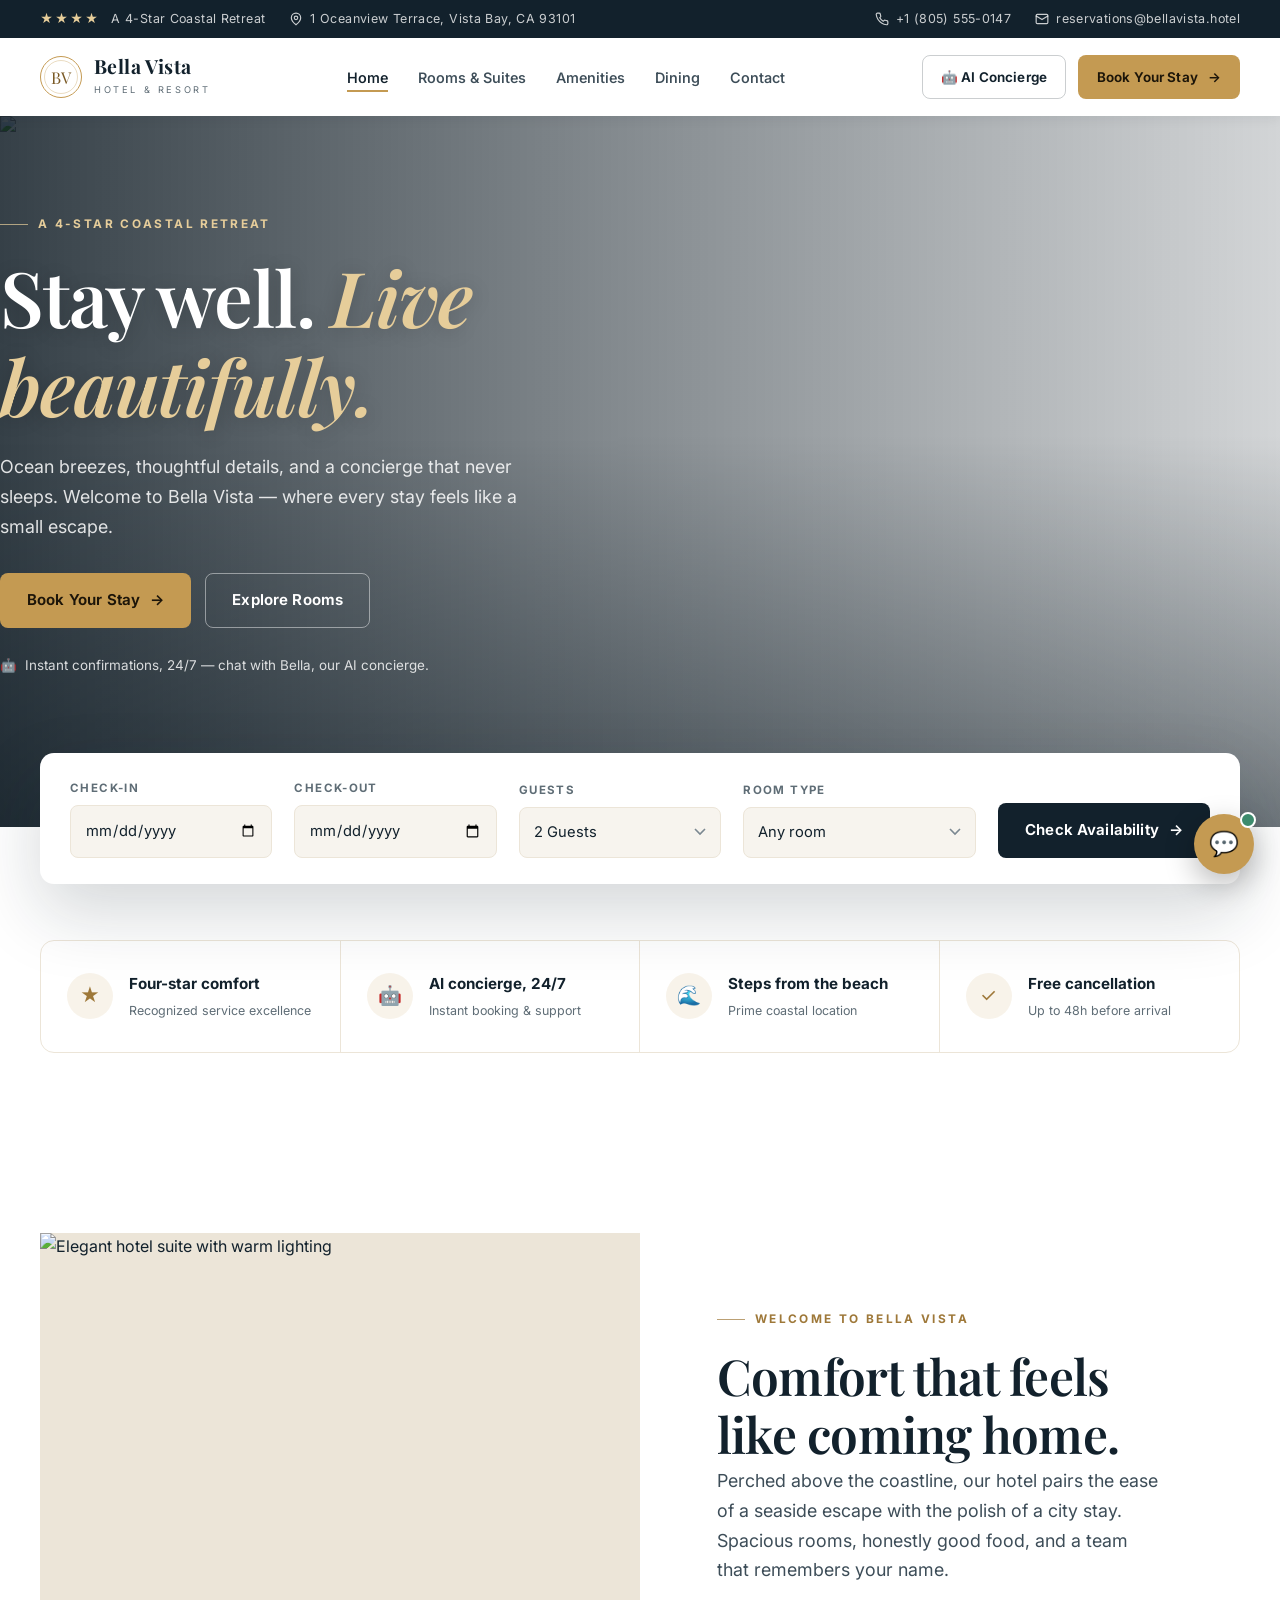
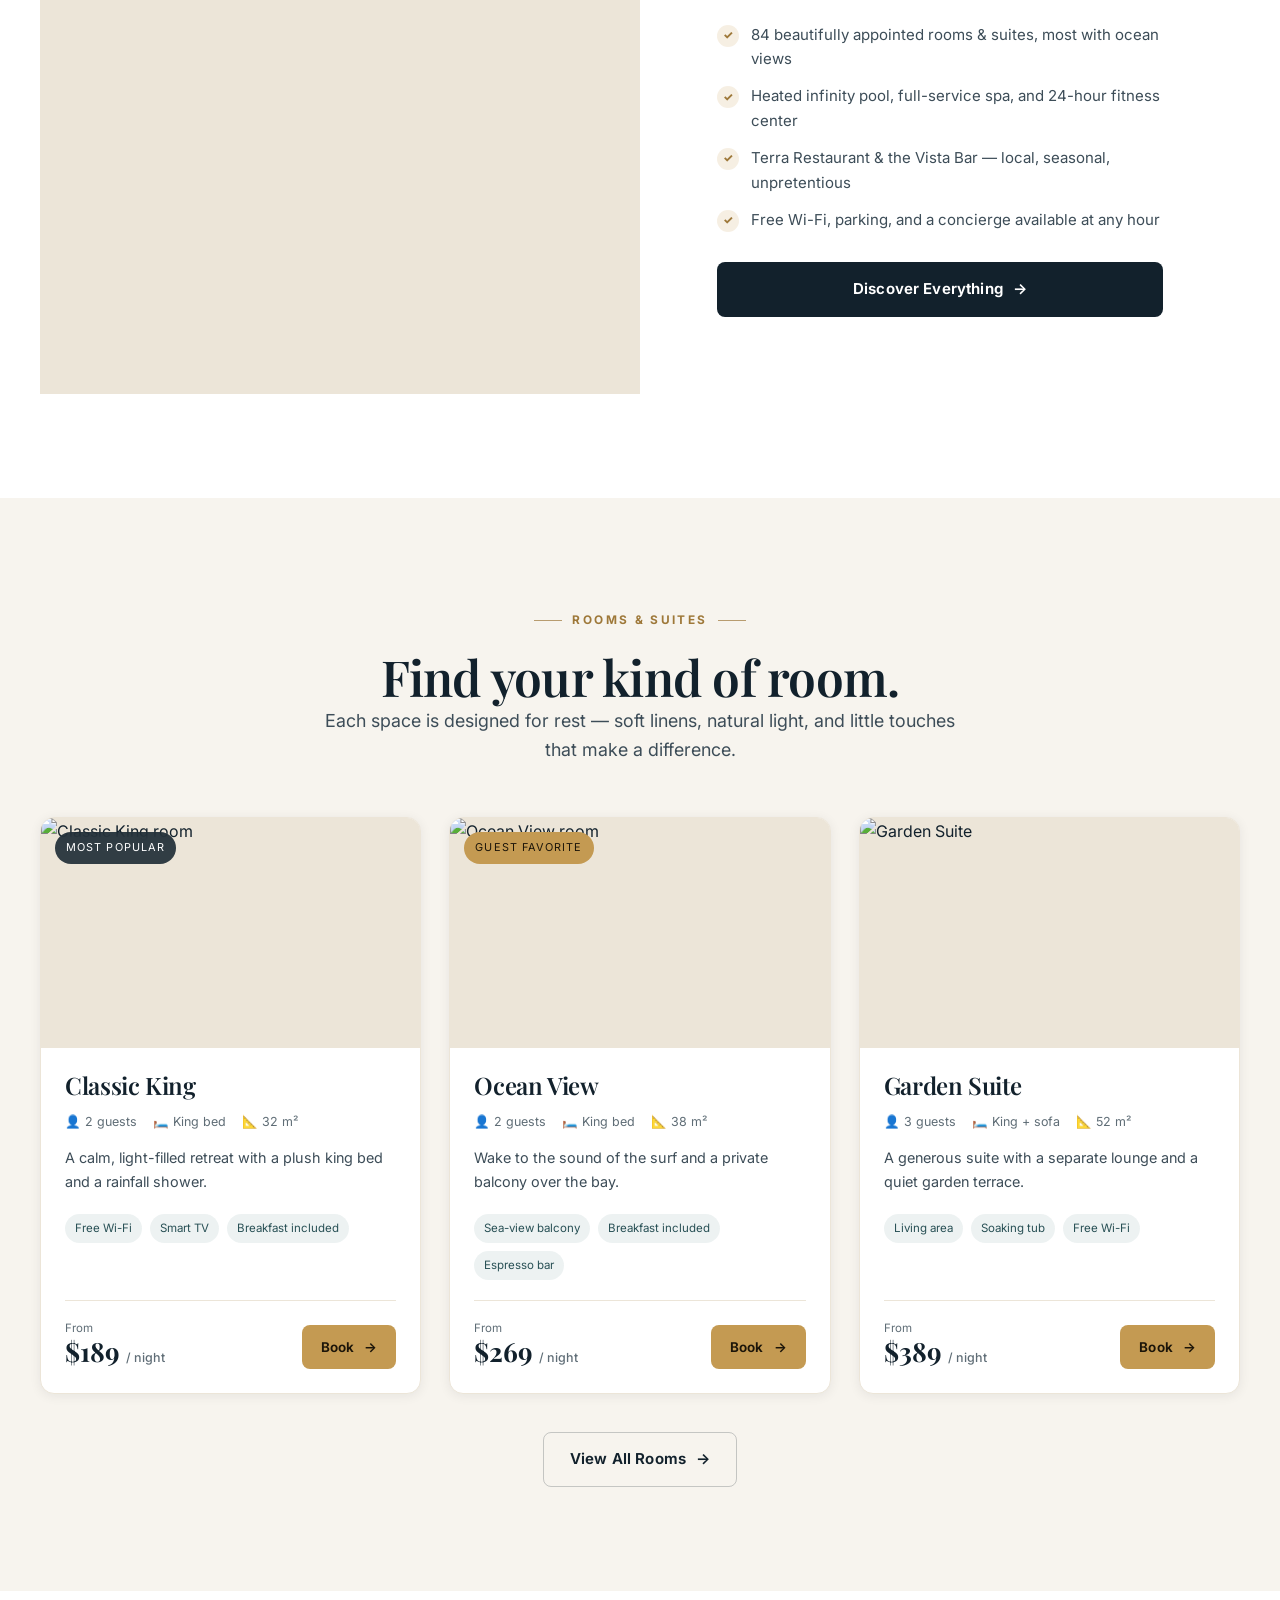
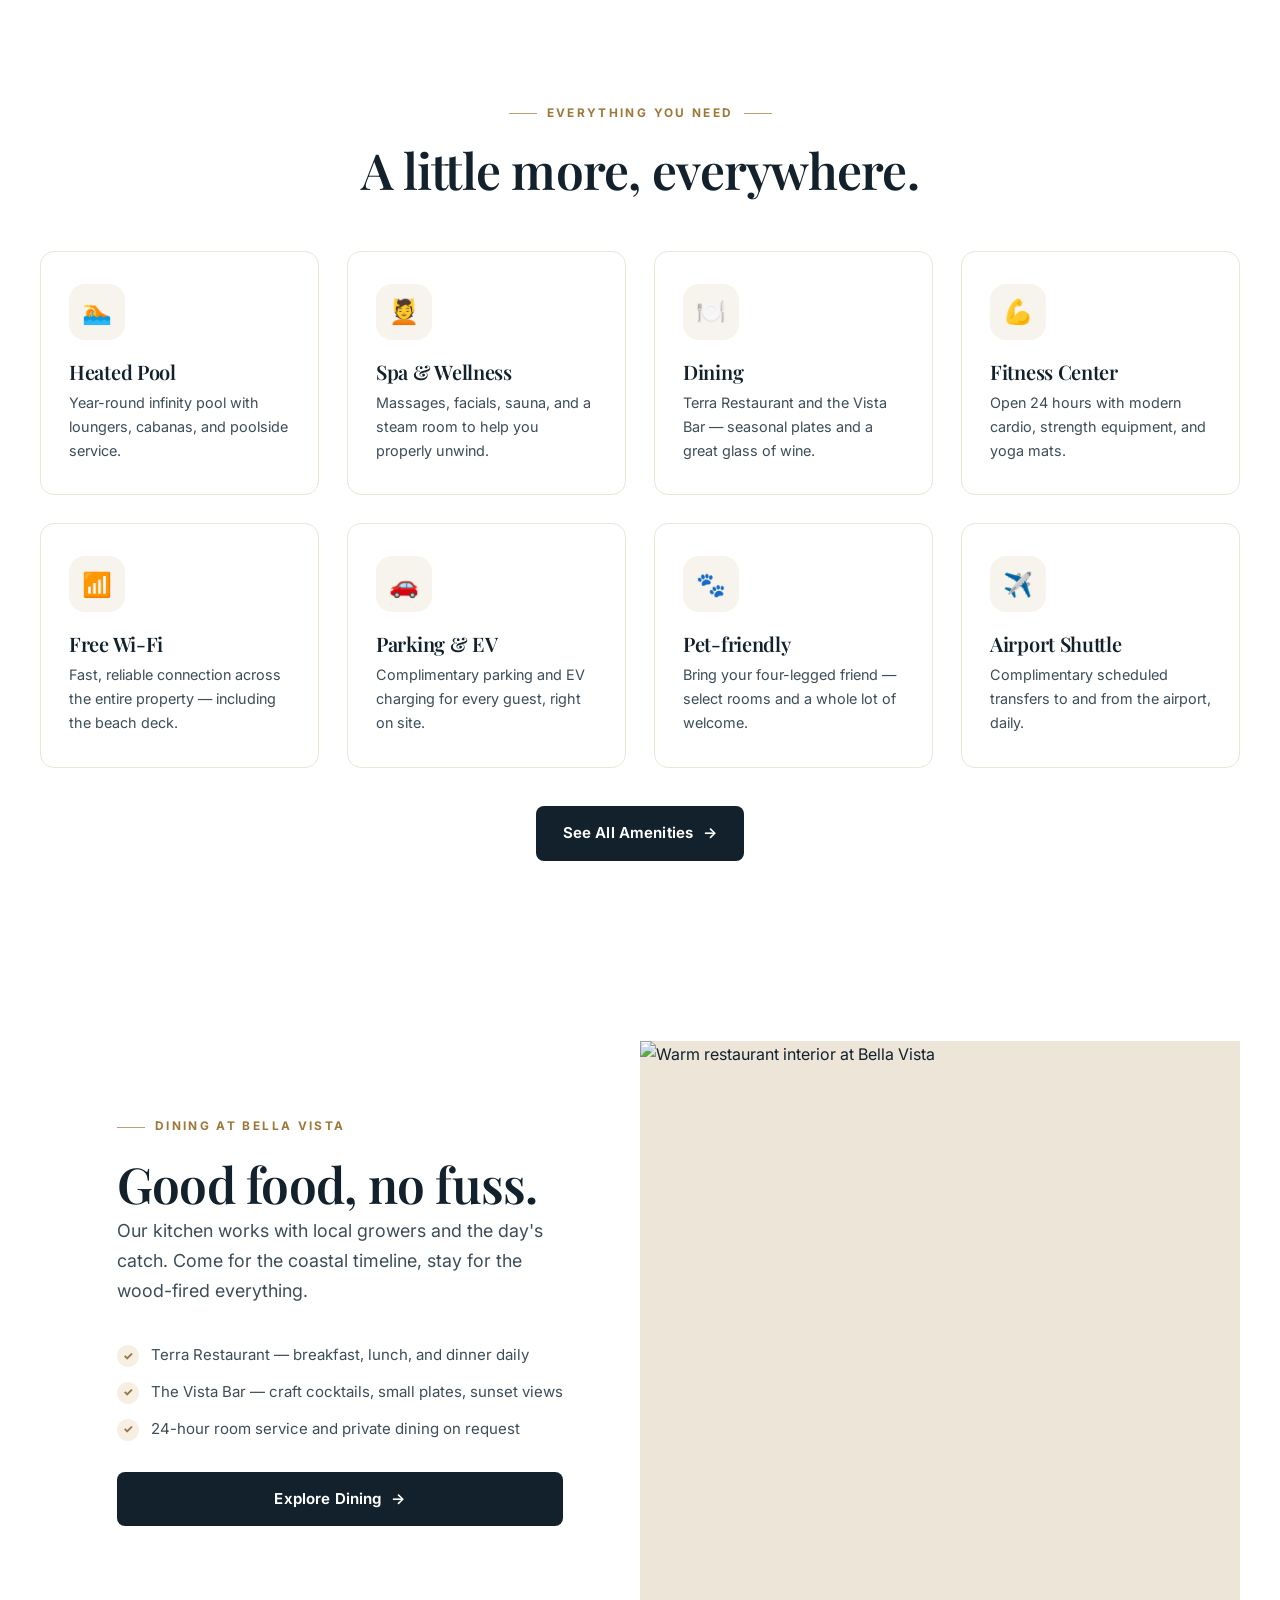
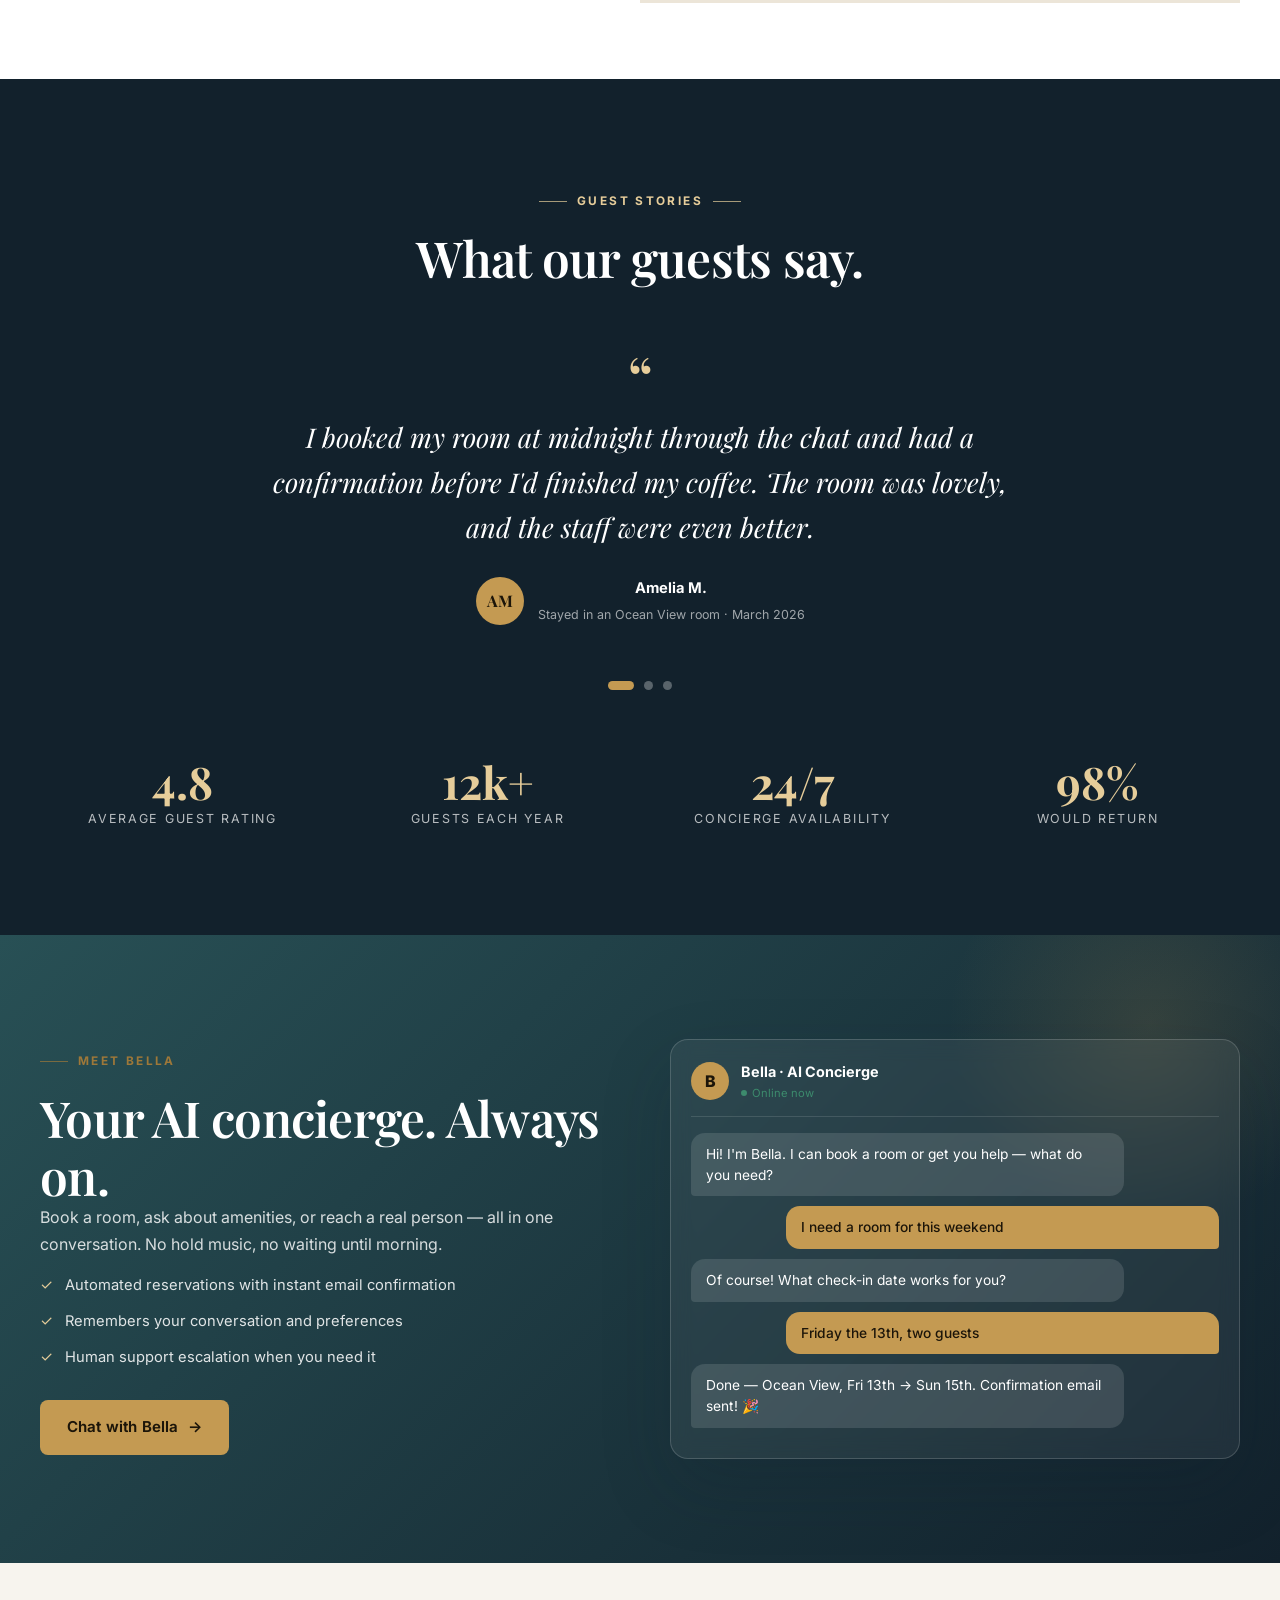
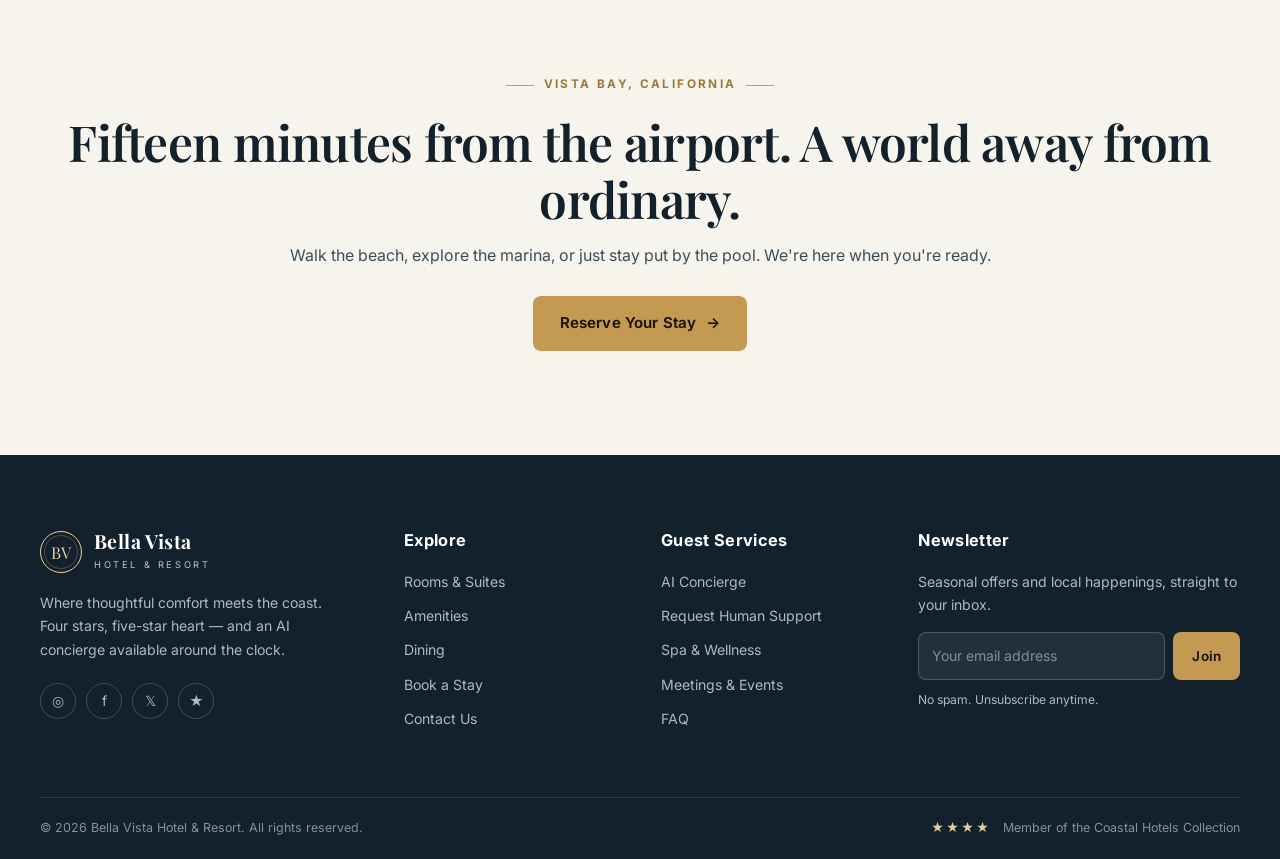
==== index.html @ 5a80ec60 "Build Bella Vista 4-star hotel site with AI concierge and booking wizard" ====
<!DOCTYPE html>
<html lang="en">
<head>
  <meta charset="UTF-8">
  <meta name="viewport" content="width=device-width, initial-scale=1.0">
  <meta name="description" content="Bella Vista Hotel & Resort — a 4-star coastal retreat with an AI concierge, ocean-view rooms, spa, dining and instant booking.">
  <meta name="theme-color" content="#12212c">
  <title>Bella Vista | 4-Star Coastal Hotel & AI Concierge</title>
  <link rel="preconnect" href="https://fonts.googleapis.com">
  <link rel="preconnect" href="https://fonts.gstatic.com" crossorigin>
  <link href="https://fonts.googleapis.com/css2?family=Inter:wght@400;500;600;700&family=Playfair+Display:ital,wght@0,500;0,600;0,700;1,500&display=swap" rel="stylesheet">
  <link rel="stylesheet" href="css/styles.css">
</head>
<body>

  <div id="site-header"></div>

  <main>
    <!-- ============ HERO ============ -->
    <section class="hero">
      <div class="hero__media">
        <img src="https://images.unsplash.com/photo-1566073771259-6a8506099945?auto=format&fit=crop&w=2000&q=80" alt="Bella Vista resort pool at golden hour">
      </div>
      <div class="wrap hero__inner">
        <span class="eyebrow">A 4-Star Coastal Retreat</span>
        <h1>Stay well. <em>Live beautifully.</em></h1>
        <p class="lead">Ocean breezes, thoughtful details, and a concierge that never sleeps. Welcome to Bella Vista — where every stay feels like a small escape.</p>
        <div class="hero-actions">
          <a href="booking.html" class="btn btn--gold">Book Your Stay <span class="arrow">→</span></a>
          <a href="rooms.html" class="btn btn--ghost-light">Explore Rooms</a>
        </div>
        <div class="hero-note">🤖 &nbsp;Instant confirmations, 24/7 — chat with Bella, our AI concierge.</div>
      </div>
    </section>

    <!-- ============ QUICK BOOKING BAR ============ -->
    <div class="wrap bookbar">
      <form class="bookbar__card" id="quickBookForm">
        <div class="field">
          <label for="q-checkin">Check-in</label>
          <input type="date" id="q-checkin" name="checkin" required>
        </div>
        <div class="field">
          <label for="q-checkout">Check-out</label>
          <input type="date" id="q-checkout" name="checkout" required>
        </div>
        <div class="field">
          <label for="q-guests">Guests</label>
          <select id="q-guests" name="guests">
            <option value="1">1 Guest</option>
            <option value="2" selected>2 Guests</option>
            <option value="3">3 Guests</option>
            <option value="4">4 Guests</option>
          </select>
        </div>
        <div class="field">
          <label for="q-room">Room type</label>
          <select id="q-room" name="room">
            <option value="">Any room</option>
            <option value="Classic King">Classic King</option>
            <option value="Ocean View">Ocean View</option>
            <option value="Garden Suite">Garden Suite</option>
            <option value="Vista Penthouse">Vista Penthouse</option>
          </select>
        </div>
        <button class="btn btn--ink" type="submit">Check Availability <span class="arrow">→</span></button>
      </form>
    </div>

    <!-- ============ VALUE STRIP ============ -->
    <section class="section--tight" style="padding-top:56px">
      <div class="wrap">
        <div class="value-strip reveal">
          <div class="value-item"><div class="ico">★</div><div><strong>Four-star comfort</strong><small>Recognized service excellence</small></div></div>
          <div class="value-item"><div class="ico">🤖</div><div><strong>AI concierge, 24/7</strong><small>Instant booking &amp; support</small></div></div>
          <div class="value-item"><div class="ico">🌊</div><div><strong>Steps from the beach</strong><small>Prime coastal location</small></div></div>
          <div class="value-item"><div class="ico">✓</div><div><strong>Free cancellation</strong><small>Up to 48h before arrival</small></div></div>
        </div>
      </div>
    </section>

    <!-- ============ WELCOME ============ -->
    <section class="section">
      <div class="wrap split">
        <div class="split__media reveal">
          <img src="https://images.unsplash.com/photo-1571003123894-1f0594d2b5d9?auto=format&fit=crop&w=1400&q=80" alt="Elegant hotel suite with warm lighting">
        </div>
        <div class="split__body reveal">
          <span class="eyebrow">Welcome to Bella Vista</span>
          <h2 class="section-title">Comfort that feels like coming home.</h2>
          <p class="lead">Perched above the coastline, our hotel pairs the ease of a seaside escape with the polish of a city stay. Spacious rooms, honestly good food, and a team that remembers your name.</p>
          <ul class="check-list">
            <li>84 beautifully appointed rooms &amp; suites, most with ocean views</li>
            <li>Heated infinity pool, full-service spa, and 24-hour fitness center</li>
            <li>Terra Restaurant &amp; the Vista Bar — local, seasonal, unpretentious</li>
            <li>Free Wi-Fi, parking, and a concierge available at any hour</li>
          </ul>
          <a href="amenities.html" class="btn btn--ink">Discover Everything <span class="arrow">→</span></a>
        </div>
      </div>
    </section>

    <!-- ============ FEATURED ROOMS ============ -->
    <section class="section section--cream">
      <div class="wrap">
        <div class="section-head section-head--center reveal">
          <span class="eyebrow eyebrow--center">Rooms &amp; Suites</span>
          <h2 class="section-title">Find your kind of room.</h2>
          <p class="lead mx-auto">Each space is designed for rest — soft linens, natural light, and little touches that make a difference.</p>
        </div>
        <div class="grid grid--3">
          <article class="room-card reveal">
            <div class="room-card__media">
              <img src="https://images.unsplash.com/photo-1611892440504-42a792e24d32?auto=format&fit=crop&w=900&q=80" alt="Classic King room">
              <span class="room-tag">Most popular</span>
            </div>
            <div class="room-card__body">
              <h3>Classic King</h3>
              <div class="room-card__meta"><span>👤 2 guests</span><span>🛏️ King bed</span><span>📐 32 m²</span></div>
              <p>A calm, light-filled retreat with a plush king bed and a rainfall shower.</p>
              <ul class="room-features"><li>Free Wi-Fi</li><li>Smart TV</li><li>Breakfast included</li></ul>
              <div class="room-card__foot">
                <div class="price"><small>From</small><strong>$189 <span>/ night</span></strong></div>
                <a href="booking.html?room=Classic%20King" class="btn btn--gold btn--sm">Book <span class="arrow">→</span></a>
              </div>
            </div>
          </article>
          <article class="room-card reveal">
            <div class="room-card__media">
              <img src="https://images.unsplash.com/photo-1618773928121-c32242e63f39?auto=format&fit=crop&w=900&q=80" alt="Ocean View room">
              <span class="room-tag room-tag--gold">Guest favorite</span>
            </div>
            <div class="room-card__body">
              <h3>Ocean View</h3>
              <div class="room-card__meta"><span>👤 2 guests</span><span>🛏️ King bed</span><span>📐 38 m²</span></div>
              <p>Wake to the sound of the surf and a private balcony over the bay.</p>
              <ul class="room-features"><li>Sea-view balcony</li><li>Breakfast included</li><li>Espresso bar</li></ul>
              <div class="room-card__foot">
                <div class="price"><small>From</small><strong>$269 <span>/ night</span></strong></div>
                <a href="booking.html?room=Ocean%20View" class="btn btn--gold btn--sm">Book <span class="arrow">→</span></a>
              </div>
            </div>
          </article>
          <article class="room-card reveal">
            <div class="room-card__media">
              <img src="https://images.unsplash.com/photo-1590490360182-c33d57733427?auto=format&fit=crop&w=900&q=80" alt="Garden Suite">
            </div>
            <div class="room-card__body">
              <h3>Garden Suite</h3>
              <div class="room-card__meta"><span>👤 3 guests</span><span>🛏️ King + sofa</span><span>📐 52 m²</span></div>
              <p>A generous suite with a separate lounge and a quiet garden terrace.</p>
              <ul class="room-features"><li>Living area</li><li>Soaking tub</li><li>Free Wi-Fi</li></ul>
              <div class="room-card__foot">
                <div class="price"><small>From</small><strong>$389 <span>/ night</span></strong></div>
                <a href="booking.html?room=Garden%20Suite" class="btn btn--gold btn--sm">Book <span class="arrow">→</span></a>
              </div>
            </div>
          </article>
        </div>
        <div class="text-center" style="margin-top:38px"><a href="rooms.html" class="btn btn--outline">View All Rooms <span class="arrow">→</span></a></div>
      </div>
    </section>

    <!-- ============ AMENITIES PREVIEW ============ -->
    <section class="section">
      <div class="wrap">
        <div class="section-head section-head--center reveal">
          <span class="eyebrow eyebrow--center">Everything you need</span>
          <h2 class="section-title">A little more, everywhere.</h2>
        </div>
        <div class="grid grid--4">
          <div class="amenity-card reveal"><div class="ico">🏊</div><h3>Heated Pool</h3><p>Year-round infinity pool with loungers, cabanas, and poolside service.</p></div>
          <div class="amenity-card reveal"><div class="ico">💆</div><h3>Spa &amp; Wellness</h3><p>Massages, facials, sauna, and a steam room to help you properly unwind.</p></div>
          <div class="amenity-card reveal"><div class="ico">🍽️</div><h3>Dining</h3><p>Terra Restaurant and the Vista Bar — seasonal plates and a great glass of wine.</p></div>
          <div class="amenity-card reveal"><div class="ico">💪</div><h3>Fitness Center</h3><p>Open 24 hours with modern cardio, strength equipment, and yoga mats.</p></div>
          <div class="amenity-card reveal"><div class="ico">📶</div><h3>Free Wi-Fi</h3><p>Fast, reliable connection across the entire property — including the beach deck.</p></div>
          <div class="amenity-card reveal"><div class="ico">🚗</div><h3>Parking &amp; EV</h3><p>Complimentary parking and EV charging for every guest, right on site.</p></div>
          <div class="amenity-card reveal"><div class="ico">🐾</div><h3>Pet-friendly</h3><p>Bring your four-legged friend — select rooms and a whole lot of welcome.</p></div>
          <div class="amenity-card reveal"><div class="ico">✈️</div><h3>Airport Shuttle</h3><p>Complimentary scheduled transfers to and from the airport, daily.</p></div>
        </div>
        <div class="text-center" style="margin-top:38px"><a href="amenities.html" class="btn btn--ink">See All Amenities <span class="arrow">→</span></a></div>
      </div>
    </section>

    <!-- ============ DINING TEASER ============ -->
    <section class="section--tight">
      <div class="wrap split">
        <div class="split__body reveal">
          <span class="eyebrow">Dining at Bella Vista</span>
          <h2 class="section-title">Good food, no fuss.</h2>
          <p class="lead">Our kitchen works with local growers and the day's catch. Come for the coastal timeline, stay for the wood-fired everything.</p>
          <ul class="check-list">
            <li>Terra Restaurant — breakfast, lunch, and dinner daily</li>
            <li>The Vista Bar — craft cocktails, small plates, sunset views</li>
            <li>24-hour room service and private dining on request</li>
          </ul>
          <a href="dining.html" class="btn btn--ink">Explore Dining <span class="arrow">→</span></a>
        </div>
        <div class="split__media reveal">
          <img src="https://images.unsplash.com/photo-1517248135467-4c7edcad34c4?auto=format&fit=crop&w=1400&q=80" alt="Warm restaurant interior at Bella Vista">
        </div>
      </div>
    </section>

    <!-- ============ TESTIMONIALS ============ -->
    <section class="section section--ink">
      <div class="wrap">
        <div class="section-head section-head--center reveal">
          <span class="eyebrow eyebrow--center">Guest stories</span>
          <h2 class="section-title">What our guests say.</h2>
        </div>
        <div class="testimonial-slider reveal">
          <div class="testimonial is-active">
            <div class="quote-mark">“</div>
            <blockquote>I booked my room at midnight through the chat and had a confirmation before I'd finished my coffee. The room was lovely, and the staff were even better.</blockquote>
            <div class="who"><div class="avatar">AM</div><div><strong>Amelia M.</strong><small>Stayed in an Ocean View room · March 2026</small></div></div>
          </div>
          <div class="testimonial">
            <div class="quote-mark">“</div>
            <blockquote>Perfect location, genuinely comfortable beds, and the spa is worth the trip on its own. Four stars on the sign, five-star feeling in practice.</blockquote>
            <div class="who"><div class="avatar">JR</div><div><strong>James R.</strong><small>Stayed in the Vista Penthouse · January 2026</small></div></div>
          </div>
          <div class="testimonial">
            <div class="quote-mark">“</div>
            <blockquote>Asked the AI concierge for a late checkout and a human called me five minutes later. That's the kind of service I'll remember.</blockquote>
            <div class="who"><div class="avatar">SK</div><div><strong>Sofia K.</strong><small>Stayed in a Garden Suite · February 2026</small></div></div>
          </div>
          <div class="slider-dots">
            <button class="is-active" aria-label="Testimonial 1"></button>
            <button aria-label="Testimonial 2"></button>
            <button aria-label="Testimonial 3"></button>
          </div>
        </div>
        <div class="stats" style="margin-top:70px">
          <div class="stat"><strong>4.8</strong><span>Average guest rating</span></div>
          <div class="stat"><strong>12k+</strong><span>Guests each year</span></div>
          <div class="stat"><strong>24/7</strong><span>Concierge availability</span></div>
          <div class="stat"><strong>98%</strong><span>Would return</span></div>
        </div>
      </div>
    </section>

    <!-- ============ AI CONCIERGE ============ -->
    <section class="section concierge" id="concierge">
      <div class="wrap">
        <div class="reveal">
          <span class="eyebrow">Meet Bella</span>
          <h2 class="section-title" style="color:#fff">Your AI concierge. Always on.</h2>
          <p style="color:rgba(255,255,255,.82);max-width:520px">Book a room, ask about amenities, or reach a real person — all in one conversation. No hold music, no waiting until morning.</p>
          <div class="feature-line"><span>✓</span> Automated reservations with instant email confirmation</div>
          <div class="feature-line"><span>✓</span> Remembers your conversation and preferences</div>
          <div class="feature-line"><span>✓</span> Human support escalation when you need it</div>
          <button class="btn btn--gold" data-chat-open style="margin-top:18px">Chat with Bella <span class="arrow">→</span></button>
        </div>
        <div class="chat-preview reveal">
          <div class="chat-preview__head">
            <div class="bot-avatar">B</div>
            <div><strong>Bella · AI Concierge</strong><small>Online now</small></div>
          </div>
          <div class="bubble bubble--bot">Hi! I'm Bella. I can book a room or get you help — what do you need?</div>
          <div class="bubble bubble--user">I need a room for this weekend</div>
          <div class="bubble bubble--bot">Of course! What check-in date works for you?</div>
          <div class="bubble bubble--user">Friday the 13th, two guests</div>
          <div class="bubble bubble--bot">Done — Ocean View, Fri 13th → Sun 15th. Confirmation email sent! 🎉</div>
        </div>
      </div>
    </section>

    <!-- ============ LOCATION / CTA ============ -->
    <section class="section cta-band">
      <div class="wrap reveal">
        <span class="eyebrow eyebrow--center">Vista Bay, California</span>
        <h2 class="section-title">Fifteen minutes from the airport. A world away from ordinary.</h2>
        <p>Walk the beach, explore the marina, or just stay put by the pool. We're here when you're ready.</p>
        <a href="booking.html" class="btn btn--gold">Reserve Your Stay <span class="arrow">→</span></a>
      </div>
    </section>
  </main>

  <div id="site-footer"></div>

  <script src="js/site.js"></script>
  <script src="js/chat.js"></script>
</body>
</html>
---- css/styles.css ----
/* ==========================================================================
   Bella Vista Hotel — Core Stylesheet
   Standalone, dependency-free. Tweak the tokens in :root to rebrand.
   ========================================================================== */

:root {
  /* Brand palette */
  --ink: #12212c;
  --ink-soft: #3d4d58;
  --muted: #5f6d76;
  --gold: #c49a52;
  --gold-light: #e6cd9a;
  --gold-dark: #9e7839;
  --cream: #f7f4ee;
  --cream-dark: #ece5d8;
  --white: #ffffff;
  --teal: #3f6f73;
  --teal-dark: #285055;
  --danger: #b4483f;
  --success: #3d8b6d;

  /* Structure */
  --shadow-sm: 0 2px 12px rgba(18, 33, 44, .07);
  --shadow-md: 0 12px 40px rgba(18, 33, 44, .12);
  --shadow-lg: 0 28px 70px rgba(18, 33, 44, .18);
  --radius: 14px;
  --radius-sm: 8px;
  --wrap: 1200px;
  --nav-h: 78px;

  /* Type */
  --serif: "Playfair Display", "Iowan Old Style", Georgia, "Times New Roman", serif;
  --sans: "Inter", -apple-system, BlinkMacSystemFont, "Segoe UI", Roboto, Helvetica, Arial, sans-serif;
}

/* ---------- Reset & base ---------- */
*, *::before, *::after { box-sizing: border-box; }
html { scroll-behavior: smooth; scroll-padding-top: var(--nav-h); }
body {
  margin: 0;
  font-family: var(--sans);
  color: var(--ink);
  background: var(--white);
  line-height: 1.65;
  -webkit-font-smoothing: antialiased;
}
img { display: block; max-width: 100%; height: auto; }
a { color: inherit; text-decoration: none; }
button, input, select, textarea { font: inherit; color: inherit; }
button { cursor: pointer; }
ul { margin: 0; padding: 0; list-style: none; }
:focus-visible { outline: 3px solid var(--gold); outline-offset: 3px; }

.wrap { width: min(calc(100% - 48px), var(--wrap)); margin-inline: auto; }
.section { padding: 104px 0; }
.section--tight { padding: 76px 0; }
.section--cream { background: var(--cream); }
.section--ink { background: var(--ink); color: var(--white); }
.section--ink .eyebrow { color: var(--gold-light); }
.section--ink .section-title { color: var(--white); }
.section--ink p { color: rgba(255,255,255,.74); }

/* ---------- Typography ---------- */
h1, h2, h3, h4, .serif { font-family: var(--serif); font-weight: 600; line-height: 1.16; margin: 0; letter-spacing: -.015em; }
h1 { font-size: clamp(2.8rem, 6vw, 5rem); }
h2 { font-size: clamp(2rem, 4vw, 3.1rem); }
h3 { font-size: 1.5rem; }
h4 { font-size: 1.18rem; }
p { margin: 0 0 1rem; }
.eyebrow {
  display: inline-flex; align-items: center; gap: 10px;
  font-size: .74rem; font-weight: 700; letter-spacing: .2em; text-transform: uppercase;
  color: var(--gold-dark); margin-bottom: 18px;
}
.eyebrow::before { content: ""; width: 28px; height: 1px; background: currentColor; opacity: .7; }
.eyebrow--center::after { content: ""; width: 28px; height: 1px; background: currentColor; opacity: .7; }
.lead { font-size: 1.12rem; color: var(--ink-soft); max-width: 640px; }
.text-center { text-align: center; }
.mx-auto { margin-inline: auto; }
.section-head { max-width: 680px; margin-bottom: 52px; }
.section-head--center { margin-inline: auto; text-align: center; }
.section-title { color: var(--ink); }

/* ---------- Buttons ---------- */
.btn {
  display: inline-flex; align-items: center; justify-content: center; gap: 10px;
  padding: 14px 26px; border-radius: var(--radius-sm); border: 1px solid transparent;
  font-weight: 650; font-size: .94rem; letter-spacing: .01em;
  transition: transform .2s ease, box-shadow .2s ease, background .2s ease, color .2s ease, border-color .2s ease;
  white-space: nowrap;
}
.btn:hover { transform: translateY(-2px); }
.btn--gold { background: var(--gold); color: #1c1509; }
.btn--gold:hover { background: var(--gold-light); box-shadow: 0 10px 26px rgba(196,154,82,.38); }
.btn--ink { background: var(--ink); color: #fff; }
.btn--ink:hover { background: var(--teal-dark); box-shadow: var(--shadow-md); }
.btn--outline { border-color: rgba(18,33,44,.22); background: transparent; color: var(--ink); }
.btn--outline:hover { border-color: var(--gold); color: var(--gold-dark); }
.btn--light { background: #fff; color: var(--ink); }
.btn--light:hover { box-shadow: var(--shadow-md); }
.btn--ghost-light { border-color: rgba(255,255,255,.45); color: #fff; background: transparent; }
.btn--ghost-light:hover { background: rgba(255,255,255,.12); }
.btn--block { width: 100%; }
.btn--sm { padding: 10px 18px; font-size: .84rem; }
.btn .arrow { transition: transform .2s ease; }
.btn:hover .arrow { transform: translateX(4px); }

/* ---------- Header ---------- */
.site-header { position: sticky; top: 0; z-index: 100; background: var(--white); box-shadow: var(--shadow-sm); }
.topbar { background: var(--ink); color: rgba(255,255,255,.78); font-size: .78rem; letter-spacing: .03em; }
.topbar .wrap { display: flex; align-items: center; justify-content: space-between; min-height: 38px; gap: 16px; }
.topbar a:hover { color: var(--gold-light); }
.topbar-list { display: flex; align-items: center; gap: 24px; }
.topbar-list span, .topbar-list a { display: inline-flex; align-items: center; gap: 7px; }
.topbar .stars { color: var(--gold-light); letter-spacing: 2px; }
.navbar { height: var(--nav-h); display: flex; align-items: center; justify-content: space-between; gap: 24px; }
.logo { display: inline-flex; align-items: center; gap: 12px; flex-shrink: 0; }
.logo-mark {
  width: 42px; height: 42px; border: 1.5px solid var(--gold); border-radius: 50%;
  display: grid; place-items: center; font-family: var(--serif); font-size: 1.02rem; color: #7a5a26;
  position: relative;
}
.logo-mark::after { content: ""; position: absolute; inset: 3px; border: 1px solid rgba(196,154,82,.35); border-radius: 50%; }
.logo-text strong { display: block; font-family: var(--serif); font-size: 1.22rem; line-height: 1; letter-spacing: .02em; }
.logo-text small { display: block; font-size: .58rem; letter-spacing: .28em; text-transform: uppercase; color: var(--muted); margin-top: 5px; }
.nav-links { display: flex; align-items: center; gap: 30px; }
.nav-links a { font-size: .9rem; font-weight: 550; color: var(--ink-soft); position: relative; padding: 6px 0; }
.nav-links a::after { content: ""; position: absolute; left: 0; bottom: 0; height: 2px; width: 0; background: var(--gold); transition: width .25s ease; }
.nav-links a:hover, .nav-links a.active { color: var(--ink); }
.nav-links a:hover::after, .nav-links a.active::after { width: 100%; }
.nav-actions { display: flex; align-items: center; gap: 12px; }
.nav-toggle { display: none; background: none; border: 0; padding: 8px; }
.nav-toggle span { display: block; width: 24px; height: 2px; background: var(--ink); margin: 5px 0; transition: .25s; }

/* ---------- Hero ---------- */
.hero { position: relative; min-height: 660px; display: flex; align-items: center; color: #fff; overflow: hidden; }
.hero__media { position: absolute; inset: 0; z-index: 0; }
.hero__media img { width: 100%; height: 100%; object-fit: cover; }
.hero__media::after { content: ""; position: absolute; inset: 0; background: linear-gradient(90deg, rgba(9,22,31,.82) 0%, rgba(9,22,31,.5) 48%, rgba(9,22,31,.18) 100%), linear-gradient(0deg, rgba(9,22,31,.5), transparent 55%); }
.hero__inner { position: relative; z-index: 1; width: 100%; padding: 90px 0 150px; }
.hero h1 { max-width: 760px; color: #fff; text-shadow: 0 2px 20px rgba(0,0,0,.2); }
.hero h1 em { font-style: italic; color: var(--gold-light); }
.hero .lead { color: rgba(255,255,255,.85); margin: 22px 0 32px; max-width: 560px; }
.hero .eyebrow { color: var(--gold-light); }
.hero-actions { display: flex; align-items: center; gap: 14px; flex-wrap: wrap; }
.hero-note { display: inline-flex; align-items: center; gap: 10px; margin-top: 26px; font-size: .84rem; color: rgba(255,255,255,.82); }

/* Quick booking bar */
.bookbar { position: relative; z-index: 3; margin-top: -74px; }
.bookbar__card {
  background: #fff; border-radius: var(--radius); box-shadow: var(--shadow-lg);
  padding: 26px 30px; display: grid; grid-template-columns: 1fr 1fr 1fr 1.15fr auto; gap: 22px; align-items: end;
}
.field { display: flex; flex-direction: column; gap: 7px; min-width: 0; }
.field label { font-size: .72rem; font-weight: 700; text-transform: uppercase; letter-spacing: .12em; color: var(--muted); }
.field input, .field select, .field textarea {
  width: 100%; border: 1px solid var(--cream-dark); background: var(--cream); border-radius: var(--radius-sm);
  padding: 12px 14px; font-size: .92rem; outline: none; transition: border-color .2s, box-shadow .2s, background .2s;
}
.field input:focus, .field select:focus, .field textarea:focus { border-color: var(--gold); background: #fff; box-shadow: 0 0 0 3px rgba(196,154,82,.14); }
.field select { appearance: none; background-image: url("data:image/svg+xml,%3Csvg xmlns='http://www.w3.org/2000/svg' width='12' height='8' viewBox='0 0 12 8'%3E%3Cpath d='M1 1l5 5 5-5' stroke='%237b8891' stroke-width='1.6' fill='none'/%3E%3C/svg%3E"); background-repeat: no-repeat; background-position: right 14px center; padding-right: 36px; }

/* ---------- Feature/value strip ---------- */
.value-strip { display: grid; grid-template-columns: repeat(4, 1fr); gap: 0; border: 1px solid var(--cream-dark); border-radius: var(--radius); overflow: hidden; }
.value-item { padding: 30px 26px; display: flex; align-items: center; gap: 16px; border-right: 1px solid var(--cream-dark); }
.value-item:last-child { border-right: 0; }
.value-item .ico { width: 46px; height: 46px; flex: 0 0 46px; border-radius: 50%; display: grid; place-items: center; background: rgba(196,154,82,.12); color: var(--gold-dark); font-size: 1.2rem; }
.value-item strong { display: block; font-size: .95rem; }
.value-item small { color: var(--muted); font-size: .78rem; }

/* ---------- Room cards ---------- */
.grid { display: grid; gap: 28px; }
.grid--3 { grid-template-columns: repeat(3, 1fr); }
.grid--2 { grid-template-columns: repeat(2, 1fr); }
.grid--4 { grid-template-columns: repeat(4, 1fr); }
.room-card { background: #fff; border: 1px solid var(--cream-dark); border-radius: var(--radius); overflow: hidden; box-shadow: var(--shadow-sm); transition: transform .3s ease, box-shadow .3s ease; display: flex; flex-direction: column; }
.room-card:hover { transform: translateY(-6px); box-shadow: var(--shadow-md); }
.room-card__media { position: relative; height: 230px; overflow: hidden; background: var(--cream-dark); }
.room-card__media img { width: 100%; height: 100%; object-fit: cover; transition: transform .6s ease; }
.room-card:hover .room-card__media img { transform: scale(1.06); }
.room-tag { position: absolute; top: 14px; left: 14px; background: rgba(18,33,44,.86); color: #fff; font-size: .68rem; letter-spacing: .1em; text-transform: uppercase; padding: 7px 11px; border-radius: 30px; backdrop-filter: blur(6px); }
.room-tag--gold { background: var(--gold); color: #1c1509; }
.room-card__body { padding: 24px; display: flex; flex-direction: column; flex: 1; }
.room-card__meta { display: flex; align-items: center; gap: 16px; color: var(--muted); font-size: .78rem; margin: 12px 0 14px; flex-wrap: wrap; }
.room-card__meta span { display: inline-flex; align-items: center; gap: 6px; }
.room-card__body p { color: var(--ink-soft); font-size: .9rem; }
.room-features { display: flex; flex-wrap: wrap; gap: 8px; margin: 4px 0 20px; }
.room-features li { font-size: .72rem; color: var(--teal-dark); background: rgba(63,111,115,.09); padding: 5px 10px; border-radius: 20px; }
.room-card__foot { margin-top: auto; padding-top: 18px; border-top: 1px solid var(--cream-dark); display: flex; align-items: end; justify-content: space-between; gap: 12px; }
.price small { display: block; font-size: .72rem; color: var(--muted); }
.price strong { font-family: var(--serif); font-size: 1.65rem; color: var(--ink); line-height: 1; }
.price strong span { font-family: var(--sans); font-size: .78rem; font-weight: 500; color: var(--muted); }

/* ---------- Amenities ---------- */
.amenity-card { background: #fff; border: 1px solid var(--cream-dark); border-radius: var(--radius); padding: 32px 28px; transition: .3s; }
.amenity-card:hover { border-color: var(--gold-light); transform: translateY(-4px); box-shadow: var(--shadow-md); }
.amenity-card .ico { width: 56px; height: 56px; border-radius: 16px; display: grid; place-items: center; background: var(--cream); color: var(--gold-dark); font-size: 1.5rem; margin-bottom: 20px; }
.amenity-card h3 { font-size: 1.25rem; margin-bottom: 8px; }
.amenity-card p { color: var(--ink-soft); font-size: .9rem; margin: 0; }

/* Split feature */
.split { display: grid; grid-template-columns: 1fr 1fr; gap: 0; align-items: stretch; }
.split__media { min-height: 460px; position: relative; overflow: hidden; background: var(--cream-dark); }
.split__media img { position: absolute; inset: 0; width: 100%; height: 100%; object-fit: cover; }
.split__body { padding: clamp(40px, 6vw, 84px); display: flex; flex-direction: column; justify-content: center; }
.split__body .lead { margin-top: 4px; }
.check-list { margin: 22px 0 30px; display: grid; gap: 12px; }
.check-list li { display: flex; gap: 12px; align-items: flex-start; color: var(--ink-soft); font-size: .94rem; }
.check-list li::before { content: "✓"; flex: 0 0 22px; height: 22px; border-radius: 50%; background: rgba(196,154,82,.16); color: var(--gold-dark); display: grid; place-items: center; font-size: .72rem; font-weight: 800; margin-top: 2px; }

/* ---------- Stats ---------- */
.stats { display: grid; grid-template-columns: repeat(4, 1fr); gap: 20px; text-align: center; }
.stat strong { font-family: var(--serif); font-size: 2.8rem; color: var(--gold-light); display: block; line-height: 1; }
.stat span { font-size: .78rem; text-transform: uppercase; letter-spacing: .14em; color: rgba(255,255,255,.7); }

/* ---------- Testimonials ---------- */
.testimonial-slider { position: relative; max-width: 820px; margin-inline: auto; }
.testimonial { display: none; text-align: center; padding: 20px; }
.testimonial.is-active { display: block; animation: fadeUp .5s ease; }
.testimonial .quote-mark { font-family: var(--serif); font-size: 4rem; color: var(--gold-light); line-height: .6; }
.testimonial blockquote { font-family: var(--serif); font-size: clamp(1.2rem, 2.4vw, 1.7rem); font-style: italic; margin: 18px 0 26px; color: #fff; }
.testimonial .who { display: flex; align-items: center; justify-content: center; gap: 14px; }
.testimonial .avatar { width: 48px; height: 48px; border-radius: 50%; background: var(--gold); color: #1c1509; display: grid; place-items: center; font-weight: 700; font-family: var(--serif); }
.testimonial .who strong { display: block; font-size: .92rem; }
.testimonial .who small { color: rgba(255,255,255,.6); font-size: .78rem; }
.slider-dots { display: flex; justify-content: center; gap: 10px; margin-top: 34px; }
.slider-dots button { width: 9px; height: 9px; border-radius: 50%; border: 0; background: rgba(255,255,255,.3); padding: 0; transition: .25s; }
.slider-dots button.is-active { background: var(--gold); width: 26px; border-radius: 5px; }

/* ---------- Concierge / AI band ---------- */
.concierge { background: linear-gradient(135deg, var(--teal-dark), var(--ink)); color: #fff; position: relative; overflow: hidden; }
.concierge::before { content: ""; position: absolute; width: 420px; height: 420px; border-radius: 50%; background: radial-gradient(circle, rgba(196,154,82,.16), transparent 68%); right: -80px; top: -120px; }
.concierge .wrap { position: relative; display: grid; grid-template-columns: 1fr 1fr; gap: 60px; align-items: center; }
.chat-preview { background: rgba(255,255,255,.06); border: 1px solid rgba(255,255,255,.16); border-radius: 18px; padding: 20px; backdrop-filter: blur(10px); box-shadow: var(--shadow-lg); }
.chat-preview__head { display: flex; align-items: center; gap: 12px; padding-bottom: 14px; border-bottom: 1px solid rgba(255,255,255,.12); margin-bottom: 16px; }
.bot-avatar { width: 38px; height: 38px; border-radius: 50%; background: var(--gold); color: #1c1509; display: grid; place-items: center; font-weight: 800; flex-shrink: 0; }
.chat-preview__head strong { display: block; font-size: .9rem; }
.chat-preview__head small { color: var(--success); font-size: .7rem; display: flex; align-items: center; gap: 5px; }
.chat-preview__head small::before { content: ""; width: 6px; height: 6px; border-radius: 50%; background: var(--success); }
.bubble { max-width: 82%; padding: 11px 15px; border-radius: 14px; font-size: .86rem; margin-bottom: 10px; line-height: 1.5; }
.bubble--bot { background: rgba(255,255,255,.12); border-bottom-left-radius: 4px; }
.bubble--user { background: var(--gold); color: #1c1509; margin-left: auto; border-bottom-right-radius: 4px; font-weight: 500; }
.concierge .feature-line { display: flex; align-items: center; gap: 12px; margin: 12px 0; color: rgba(255,255,255,.86); font-size: .92rem; }
.concierge .feature-line span { color: var(--gold-light); }

/* ---------- CTA banner ---------- */
.cta-band { background: var(--cream); text-align: center; }
.cta-band h2 { margin-bottom: 14px; }
.cta-band p { color: var(--ink-soft); margin-bottom: 28px; }

/* ---------- Forms ---------- */
.form-card { background: #fff; border: 1px solid var(--cream-dark); border-radius: var(--radius); padding: 36px; box-shadow: var(--shadow-sm); }
.form-card h2 { font-size: 1.5rem; }
.confirm-card h2 { font-size: 2.2rem; }
.form-row { display: grid; grid-template-columns: 1fr 1fr; gap: 18px; }
.form-row--3 { grid-template-columns: repeat(3, 1fr); }
.form-group { margin-bottom: 18px; }
.form-group label { display: block; font-size: .78rem; font-weight: 700; text-transform: uppercase; letter-spacing: .1em; color: var(--ink-soft); margin-bottom: 8px; }
.form-group input, .form-group select, .form-group textarea {
  width: 100%; border: 1px solid var(--cream-dark); border-radius: var(--radius-sm); background: var(--cream);
  padding: 12px 14px; outline: none; transition: .2s;
}
.form-group textarea { min-height: 130px; resize: vertical; }
.form-group input:focus, .form-group select:focus, .form-group textarea:focus { border-color: var(--gold); background: #fff; box-shadow: 0 0 0 3px rgba(196,154,82,.13); }
.form-hint { font-size: .76rem; color: var(--muted); margin-top: 6px; }
.form-error { color: var(--danger); font-size: .78rem; margin-top: 6px; display: none; }
.form-group.has-error input, .form-group.has-error select, .form-group.has-error textarea { border-color: var(--danger); background: #fff7f6; }
.form-group.has-error .form-error { display: block; }
.checkbox { display: flex; gap: 10px; align-items: flex-start; font-size: .84rem; color: var(--ink-soft); }
.checkbox input { margin-top: 3px; accent-color: var(--gold); }

/* ---------- Booking wizard ---------- */
.steps { display: flex; align-items: center; justify-content: center; gap: 8px; margin: 0 auto 40px; flex-wrap: wrap; }
.step { display: flex; align-items: center; gap: 9px; color: var(--muted); font-size: .8rem; font-weight: 650; }
.step b { width: 28px; height: 28px; border-radius: 50%; display: grid; place-items: center; background: var(--cream-dark); color: var(--muted); font-size: .78rem; }
.step.is-active { color: var(--ink); }
.step.is-active b { background: var(--gold); color: #1c1509; }
.step.is-done b { background: var(--success); color: #fff; }
.step-line { width: 36px; height: 1px; background: var(--cream-dark); }
.wizard { max-width: 920px; margin-inline: auto; }
.wizard-panel { display: none; }
.wizard-panel.is-active { display: block; animation: fadeUp .35s ease; }
.room-choice { display: grid; gap: 12px; margin-top: 8px; }
.room-choice label { display: flex; gap: 16px; align-items: center; border: 1px solid var(--cream-dark); border-radius: var(--radius-sm); padding: 14px 16px; cursor: pointer; transition: .2s; }
.room-choice label:hover { border-color: var(--gold-light); background: var(--cream); }
.room-choice label:has(input:checked) { border-color: var(--gold); background: rgba(196,154,82,.07); box-shadow: 0 0 0 2px rgba(196,154,82,.16); }
.room-choice input { accent-color: var(--gold); width: 18px; height: 18px; }
.room-choice img { width: 76px; height: 60px; object-fit: cover; border-radius: 6px; }
.room-choice .rc-info { flex: 1; }
.room-choice .rc-info strong { display: block; font-size: .95rem; }
.room-choice .rc-info small { color: var(--muted); }
.room-choice .rc-price { font-family: var(--serif); font-size: 1.25rem; color: var(--gold-dark); white-space: nowrap; }
.wizard-actions { display: flex; justify-content: space-between; gap: 12px; margin-top: 30px; padding-top: 24px; border-top: 1px solid var(--cream-dark); }
.summary-box { background: var(--cream); border-radius: var(--radius-sm); padding: 20px 22px; margin-bottom: 22px; }
.summary-box h4 { margin-bottom: 12px; }
.summary-line { display: flex; justify-content: space-between; padding: 6px 0; font-size: .88rem; border-bottom: 1px dashed var(--cream-dark); }
.summary-line:last-child { border-bottom: 0; }
.summary-line span:first-child { color: var(--muted); }
.summary-line.total { font-size: 1.05rem; font-weight: 700; padding-top: 12px; }
.summary-line.total span:last-child { color: var(--gold-dark); font-family: var(--serif); font-size: 1.35rem; }
.confirm-card { text-align: center; padding: 48px 36px; }
.confirm-icon { width: 76px; height: 76px; border-radius: 50%; background: rgba(61,139,109,.12); color: var(--success); display: grid; place-items: center; font-size: 2rem; margin: 0 auto 20px; }
.ref-code { display: inline-block; font-family: monospace; font-size: 1.1rem; letter-spacing: .12em; background: var(--cream); border: 1px dashed var(--gold); color: var(--gold-dark); padding: 10px 18px; border-radius: 6px; margin: 12px 0 22px; }

/* ---------- Page hero (inner pages) ---------- */
.page-hero { position: relative; padding: 92px 0 78px; color: #fff; background: var(--ink); overflow: hidden; }
.page-hero__media { position: absolute; inset: 0; }
.page-hero__media img { width: 100%; height: 100%; object-fit: cover; opacity: .42; }
.page-hero__media::after { content: ""; position: absolute; inset: 0; background: linear-gradient(90deg, rgba(9,22,31,.9), rgba(9,22,31,.55)); }
.page-hero .wrap { position: relative; }
.page-hero h1 { font-size: clamp(2.4rem, 5vw, 3.9rem); }
.page-hero p { color: rgba(255,255,255,.82); max-width: 600px; }
.breadcrumb { font-size: .78rem; color: rgba(255,255,255,.62); margin-bottom: 18px; }
.breadcrumb a:hover { color: var(--gold-light); }

/* ---------- Dining ---------- */
.dining-card { position: relative; border-radius: var(--radius); overflow: hidden; min-height: 420px; display: flex; align-items: flex-end; color: #fff; padding: 36px; background: var(--ink); }
.dining-card img { position: absolute; inset: 0; width: 100%; height: 100%; object-fit: cover; transition: transform .7s ease; }
.dining-card:hover img { transform: scale(1.05); }
.dining-card::after { content: ""; position: absolute; inset: 0; background: linear-gradient(0deg, rgba(9,22,31,.9), rgba(9,22,31,.1) 70%); }
.dining-card__body { position: relative; z-index: 1; max-width: 460px; }
.dining-card__body h2 { font-size: 1.9rem; margin-bottom: 10px; }
.dining-card__body p { color: rgba(255,255,255,.8); font-size: .9rem; }
.dining-card__tag { position: absolute; top: 24px; right: 24px; z-index: 1; background: var(--gold); color: #1c1509; font-size: .68rem; letter-spacing: .1em; text-transform: uppercase; padding: 7px 12px; border-radius: 30px; font-weight: 700; }

/* ---------- Contact ---------- */
.contact-grid { display: grid; grid-template-columns: .85fr 1.15fr; gap: 48px; }
.info-card { display: flex; gap: 16px; margin-bottom: 26px; }
.info-card .ico { flex: 0 0 46px; height: 46px; border-radius: 50%; background: rgba(196,154,82,.13); color: var(--gold-dark); display: grid; place-items: center; font-size: 1.15rem; }
.info-card strong { display: block; margin-bottom: 3px; }
.info-card p, .info-card a { color: var(--ink-soft); font-size: .9rem; margin: 0; }
.info-card a:hover { color: var(--gold-dark); }
.map-frame { width: 100%; height: 260px; border: 0; border-radius: var(--radius); filter: grayscale(.25); }

/* ---------- Footer ---------- */
.site-footer { background: var(--ink); color: rgba(255,255,255,.68); padding: 76px 0 0; font-size: .88rem; }
.footer-grid { display: grid; grid-template-columns: 1.5fr 1fr 1fr 1.2fr; gap: 44px; padding-bottom: 56px; }
.site-footer .logo-text strong { color: #fff; }
.site-footer .logo-text small { color: rgba(255,255,255,.75); }
.site-footer .logo-mark { color: var(--gold-light); border-color: var(--gold-light); }
.footer-grid h3 { color: #fff; font-size: 1.02rem; margin-bottom: 20px; font-family: var(--sans); font-weight: 700; letter-spacing: .02em; }
.footer-grid ul li { margin-bottom: 11px; }
.footer-grid ul a:hover { color: var(--gold-light); }
.footer-newsletter p { margin-bottom: 16px; }
.footer-newsletter .input-row { display: flex; gap: 8px; }
.footer-newsletter input { flex: 1; min-width: 0; border: 1px solid rgba(255,255,255,.2); background: rgba(255,255,255,.07); color: #fff; border-radius: var(--radius-sm); padding: 11px 13px; outline: none; }
.footer-newsletter input::placeholder { color: rgba(255,255,255,.45); }
.footer-newsletter input:focus { border-color: var(--gold); }
.socials { display: flex; gap: 10px; margin-top: 22px; }
.socials a { width: 36px; height: 36px; border: 1px solid rgba(255,255,255,.2); border-radius: 50%; display: grid; place-items: center; transition: .2s; }
.socials a:hover { background: var(--gold); color: #1c1509; border-color: var(--gold); }
.footer-bottom { border-top: 1px solid rgba(255,255,255,.1); padding: 20px 0; display: flex; justify-content: space-between; gap: 16px; flex-wrap: wrap; font-size: .78rem; color: rgba(255,255,255,.5); }
.footer-bottom .stars { color: var(--gold-light); letter-spacing: 2px; }

/* ---------- Chat widget ---------- */
.chat-fab {
  position: fixed; right: 26px; bottom: 26px; z-index: 200; width: 60px; height: 60px; border-radius: 50%;
  background: var(--gold); color: #1c1509; border: 0; box-shadow: 0 10px 30px rgba(0,0,0,.28);
  display: grid; place-items: center; font-size: 1.5rem; transition: transform .25s, box-shadow .25s;
}
.chat-fab:hover { transform: scale(1.07); box-shadow: 0 14px 38px rgba(0,0,0,.34); }
.chat-fab .badge { position: absolute; top: -2px; right: -2px; width: 16px; height: 16px; border-radius: 50%; background: var(--success); border: 2px solid #fff; }
.chat-panel {
  position: fixed; right: 26px; bottom: 100px; z-index: 201; width: 370px; max-width: calc(100vw - 32px);
  height: 540px; max-height: calc(100vh - 130px); background: #fff; border-radius: 18px; box-shadow: var(--shadow-lg);
  display: none; flex-direction: column; overflow: hidden; border: 1px solid var(--cream-dark);
}
.chat-panel.is-open { display: flex; animation: popIn .25s ease; }
.chat-head { background: var(--ink); color: #fff; padding: 18px 18px; display: flex; align-items: center; gap: 12px; }
.chat-head .bot-avatar { width: 40px; height: 40px; }
.chat-head strong { display: block; font-size: .95rem; }
.chat-head small { color: #8fd4b6; font-size: .72rem; display: flex; align-items: center; gap: 6px; }
.chat-head small::before { content: ""; width: 6px; height: 6px; border-radius: 50%; background: #5fd39a; }
.chat-close { margin-left: auto; background: rgba(255,255,255,.1); border: 0; color: #fff; width: 30px; height: 30px; border-radius: 50%; font-size: 1rem; }
.chat-close:hover { background: rgba(255,255,255,.2); }
.chat-body { flex: 1; overflow-y: auto; padding: 18px; background: #faf8f4; display: flex; flex-direction: column; gap: 4px; }
.chat-body .bubble--bot { background: #fff; border: 1px solid var(--cream-dark); color: var(--ink); }
.chat-body .bubble--user { background: var(--ink); color: #fff; }
.chat-quick { display: flex; flex-wrap: wrap; gap: 8px; padding: 0 18px 12px; background: #faf8f4; }
.chat-quick button { border: 1px solid var(--gold); background: #fff; color: var(--gold-dark); border-radius: 20px; padding: 7px 13px; font-size: .76rem; font-weight: 600; transition: .2s; }
.chat-quick button:hover { background: var(--gold); color: #1c1509; }
.typing { display: flex; gap: 4px; padding: 12px 16px; background: #fff; border: 1px solid var(--cream-dark); border-radius: 14px; width: fit-content; }
.typing i { width: 6px; height: 6px; border-radius: 50%; background: var(--muted); animation: blink 1.2s infinite; }
.typing i:nth-child(2) { animation-delay: .2s; }
.typing i:nth-child(3) { animation-delay: .4s; }
.chat-foot { display: flex; gap: 8px; padding: 14px; border-top: 1px solid var(--cream-dark); background: #fff; }
.chat-foot input { flex: 1; min-width: 0; border: 1px solid var(--cream-dark); border-radius: 22px; padding: 11px 16px; outline: none; font-size: .88rem; }
.chat-foot input:focus { border-color: var(--gold); }
.chat-foot button { width: 42px; height: 42px; border-radius: 50%; border: 0; background: var(--gold); color: #1c1509; font-size: 1rem; flex-shrink: 0; }
.chat-booking-card { background: #fff; border: 1px solid var(--gold-light); border-radius: 12px; padding: 14px; margin: 6px 0; font-size: .82rem; }
.chat-booking-card strong { color: var(--gold-dark); }

/* ---------- Toast ---------- */
.toast { position: fixed; left: 50%; bottom: 28px; transform: translateX(-50%) translateY(20px); z-index: 300; background: var(--ink); color: #fff; padding: 13px 22px; border-radius: 30px; font-size: .86rem; box-shadow: var(--shadow-lg); opacity: 0; pointer-events: none; transition: .3s; }
.toast.is-show { opacity: 1; transform: translateX(-50%) translateY(0); }

/* ---------- Utilities ---------- */
.divider { height: 1px; background: var(--cream-dark); }
.img-cover { width: 100%; height: 100%; object-fit: cover; }
.img-fallback { background: linear-gradient(135deg, var(--cream-dark), var(--cream)); }

/* ---------- Animations ---------- */
@keyframes fadeUp { from { opacity: 0; transform: translateY(14px); } to { opacity: 1; transform: none; } }
@keyframes popIn { from { opacity: 0; transform: scale(.94) translateY(10px); } to { opacity: 1; transform: none; } }
@keyframes blink { 0%, 60%, 100% { opacity: .3; transform: translateY(0); } 30% { opacity: 1; transform: translateY(-3px); } }
.reveal { opacity: 0; transform: translateY(22px); transition: opacity .6s ease, transform .6s ease; }
.reveal.is-visible { opacity: 1; transform: none; }

/* ---------- Responsive ---------- */
@media (max-width: 1080px) {
  .grid--4, .value-strip, .stats { grid-template-columns: repeat(2, 1fr); }
  .value-item:nth-child(2) { border-right: 0; }
  .value-item:nth-child(-n+2) { border-bottom: 1px solid var(--cream-dark); }
  .grid--3 { grid-template-columns: repeat(2, 1fr); }
  .bookbar__card { grid-template-columns: 1fr 1fr; }
  .bookbar__card .btn { grid-column: 1 / -1; }
}
@media (max-width: 860px) {
  .nav-toggle { display: block; }
  .nav-links { position: absolute; top: 100%; left: 0; right: 0; background: #fff; flex-direction: column; align-items: stretch; gap: 0; padding: 10px 24px 20px; box-shadow: var(--shadow-md); display: none; }
  .nav-links.is-open { display: flex; }
  .nav-links a { padding: 12px 0; border-bottom: 1px solid var(--cream-dark); }
  .nav-actions .btn { display: none; }
  .topbar-list span:first-child { display: none; }
  .grid--3, .grid--2, .split, .concierge .wrap, .contact-grid, .footer-grid { grid-template-columns: 1fr; }
  .split__media { min-height: 320px; }
  .form-row, .form-row--3 { grid-template-columns: 1fr; }
  .concierge .wrap { gap: 36px; }
  .footer-grid { gap: 32px; }
}
@media (max-width: 560px) {
  .wrap { width: min(calc(100% - 32px), var(--wrap)); }
  .section { padding: 70px 0; }
  .bookbar__card { grid-template-columns: 1fr; padding: 22px; }
  .grid--4, .value-strip, .stats { grid-template-columns: 1fr; }
  .value-item { border-right: 0; border-bottom: 1px solid var(--cream-dark); }
  .value-item:last-child { border-bottom: 0; }
  .hero { min-height: 600px; }
  .hero__inner { padding: 70px 0 160px; }
  .chat-panel { right: 8px; bottom: 84px; width: calc(100vw - 16px); height: 60vh; }
  .chat-fab { right: 18px; bottom: 18px; }
  .steps { gap: 4px; }
  .step span { display: none; }
  .form-card { padding: 22px; }
  .wizard-actions { flex-direction: column-reverse; }
  .wizard-actions .btn { width: 100%; }
}
@media (prefers-reduced-motion: reduce) {
  *, *::before, *::after { animation-duration: .01ms !important; transition-duration: .01ms !important; scroll-behavior: auto !important; }
}
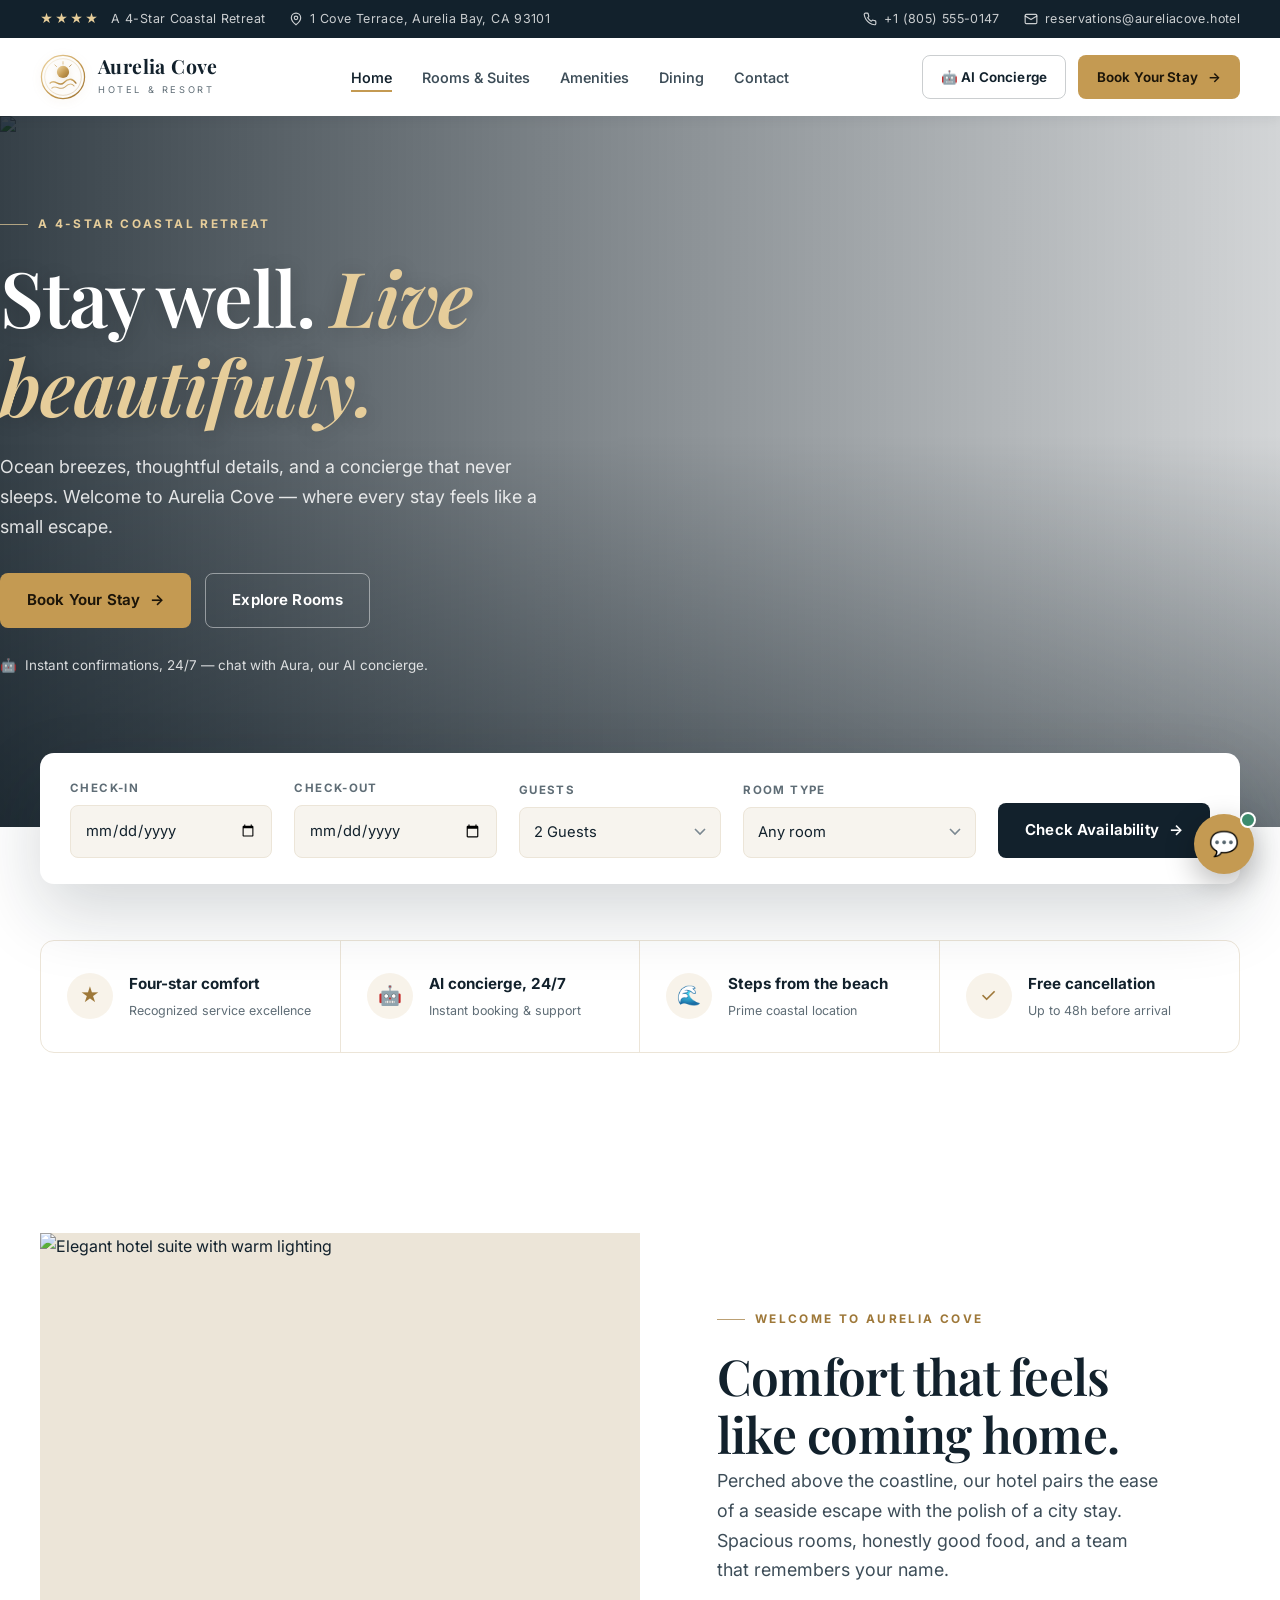
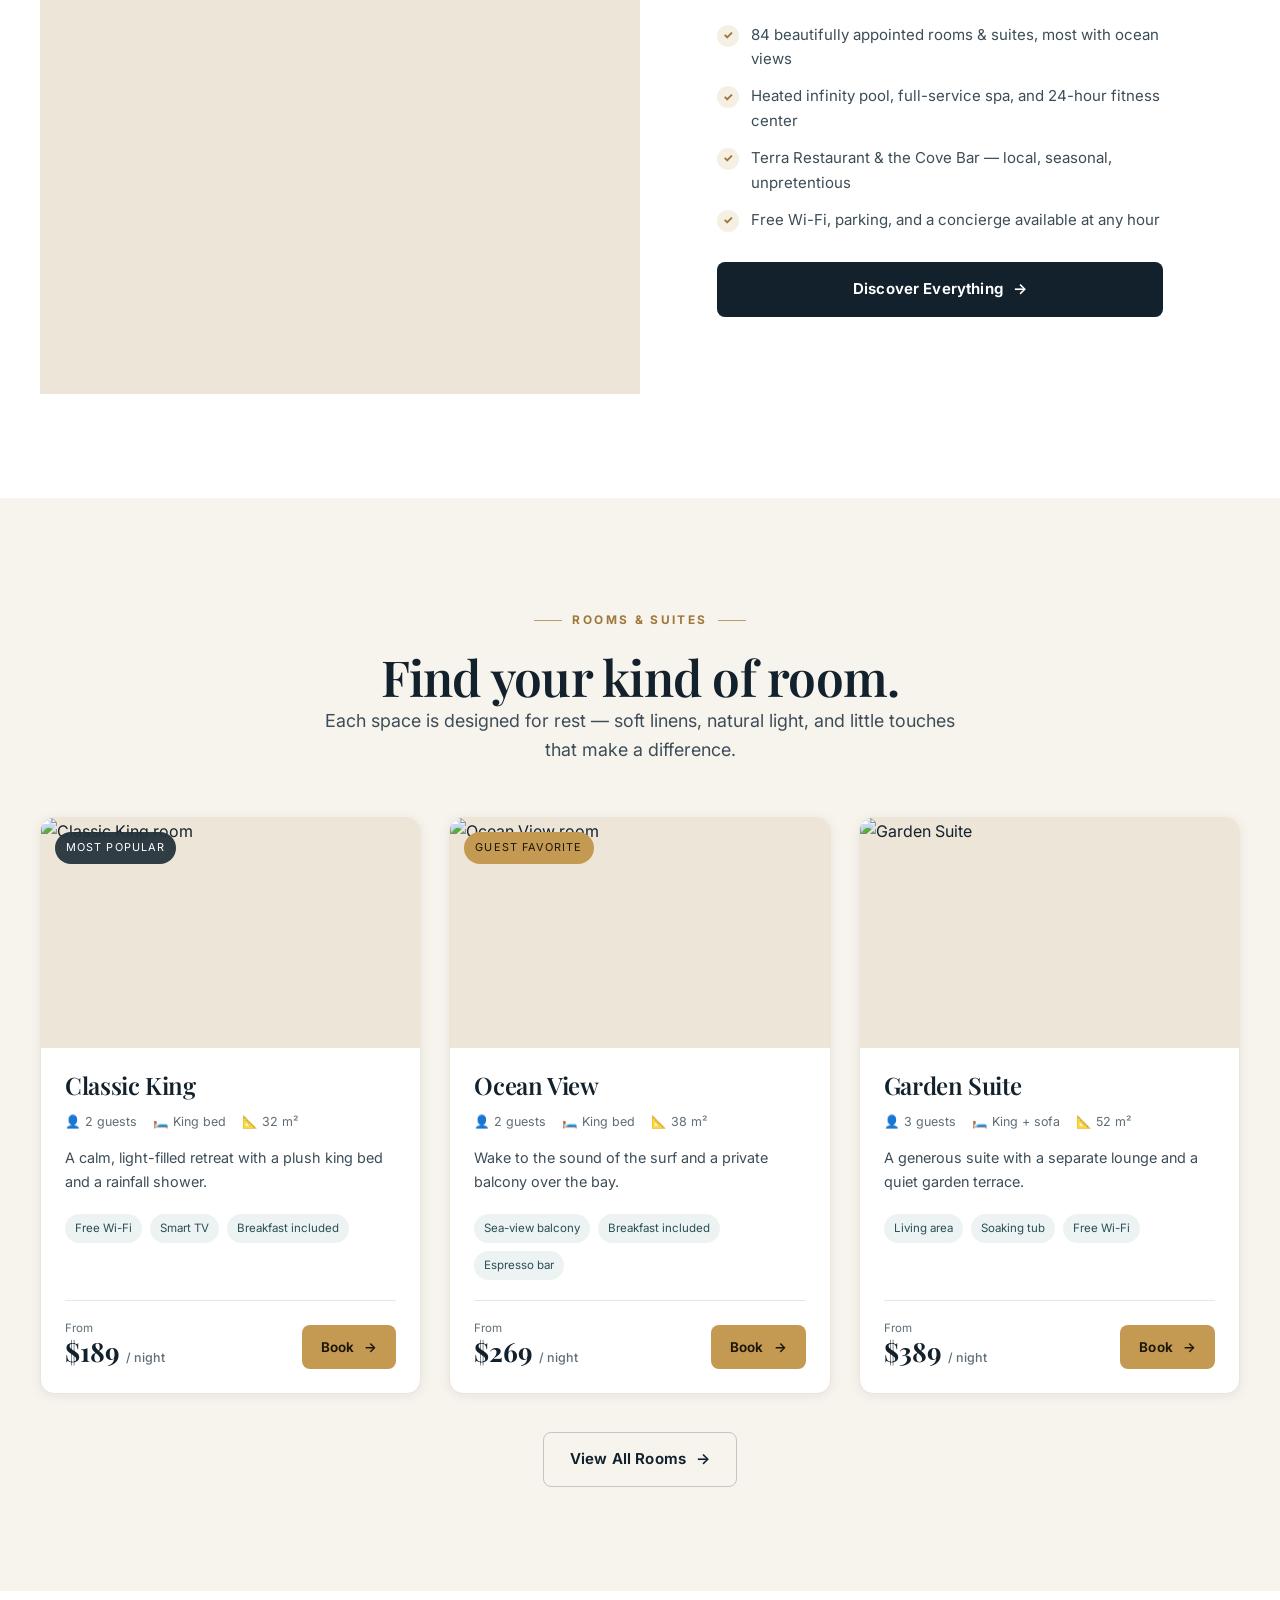
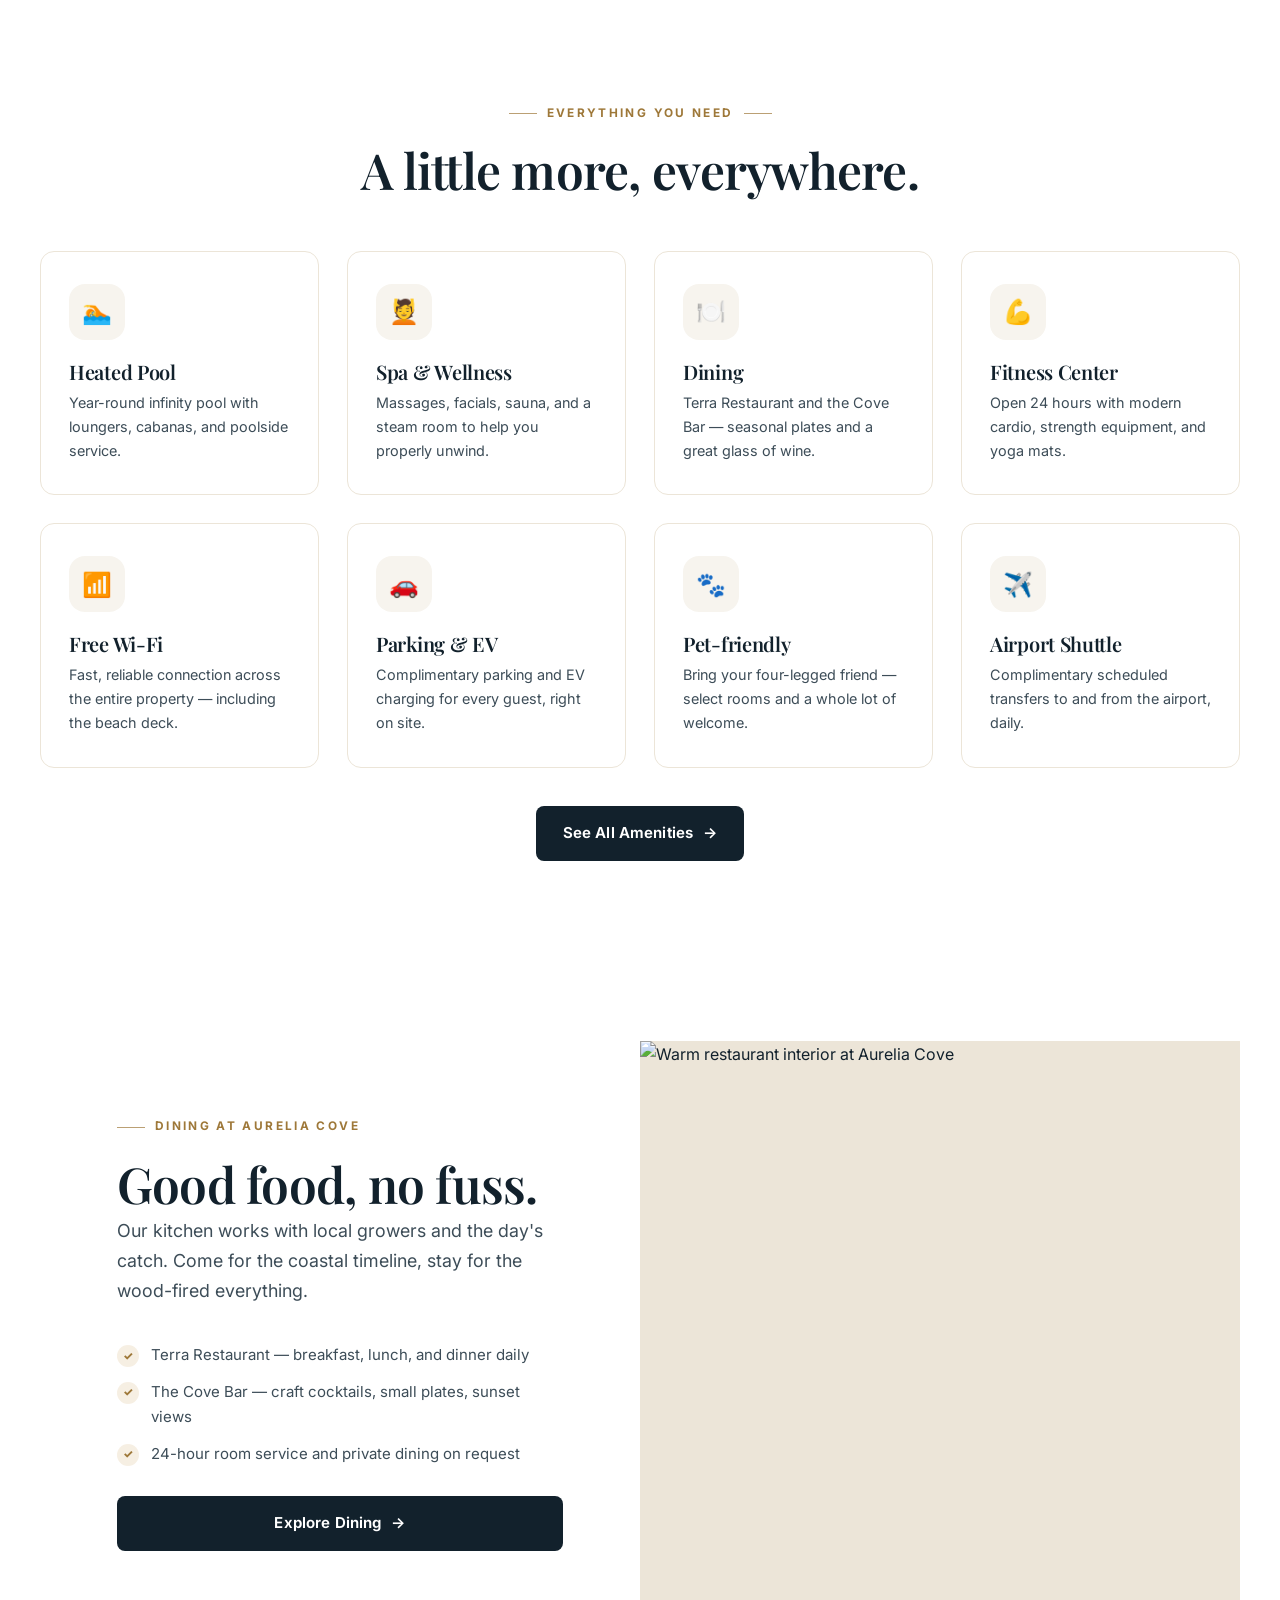
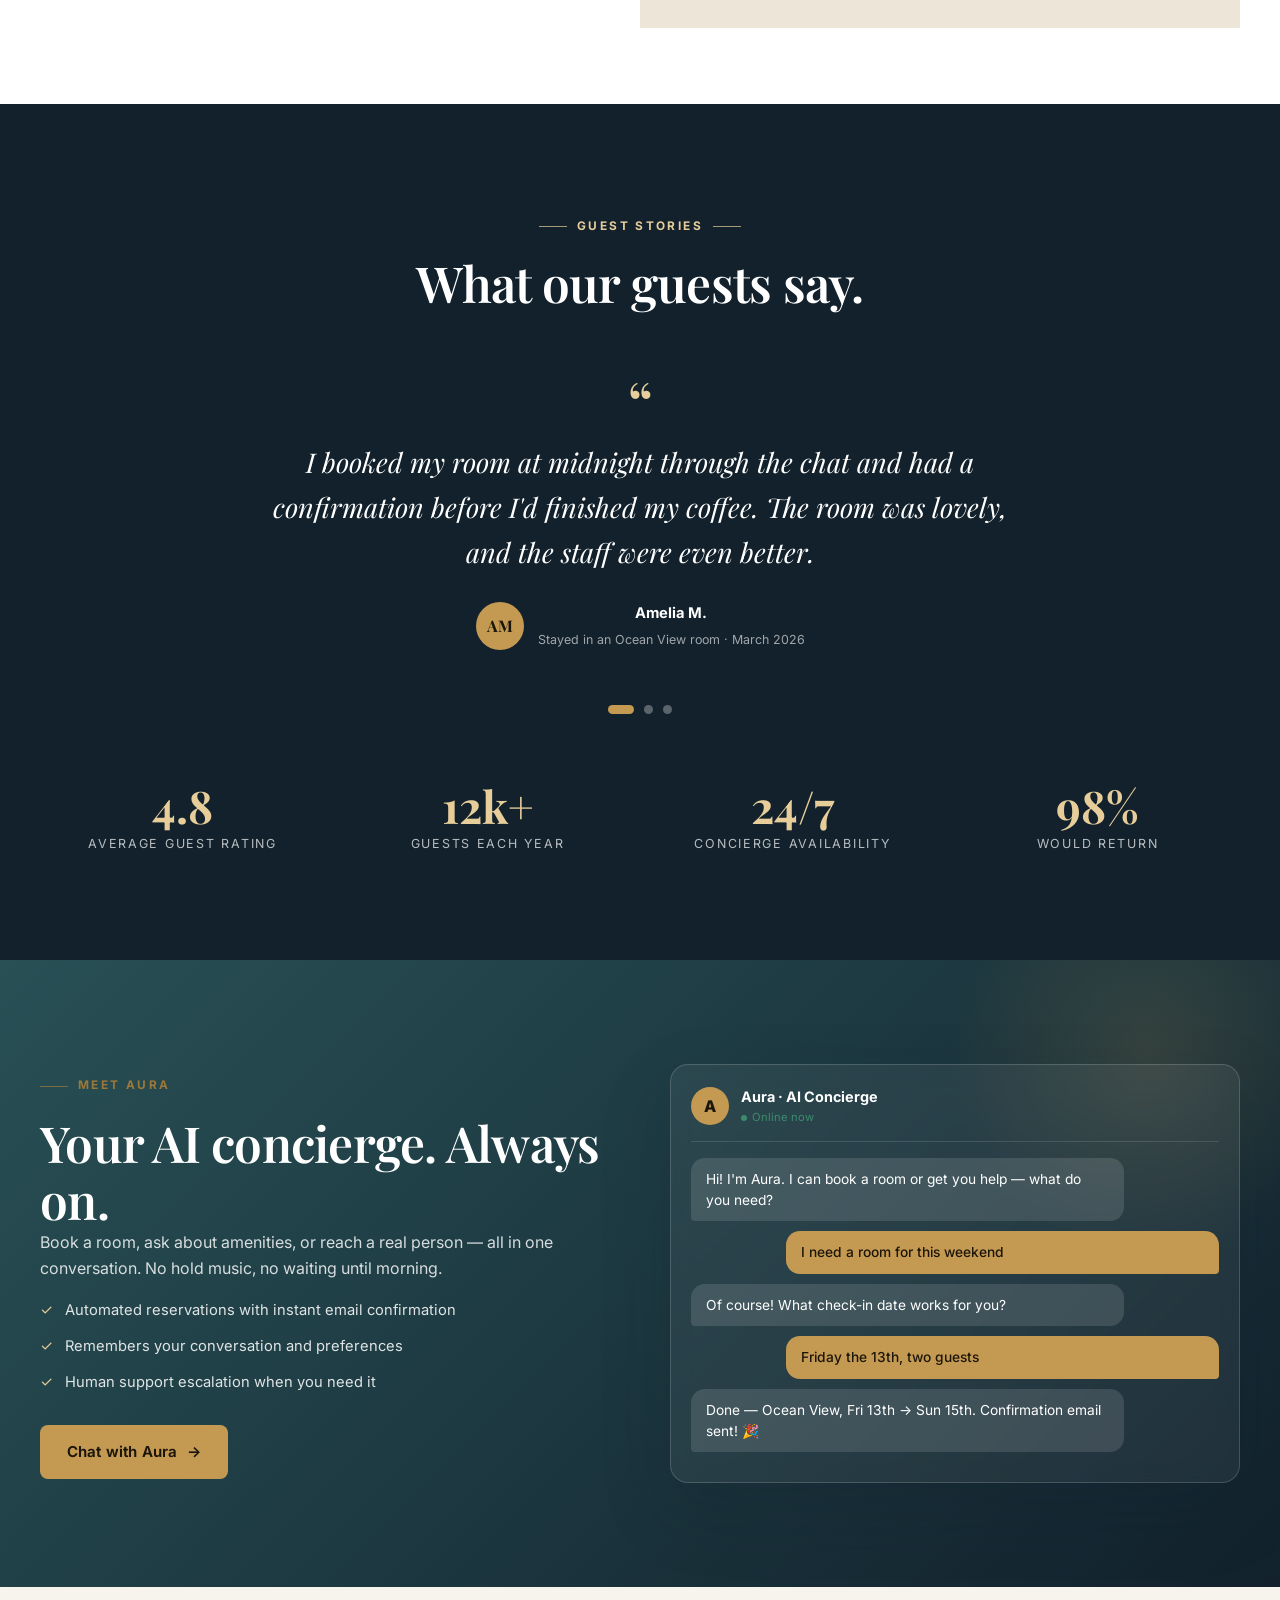
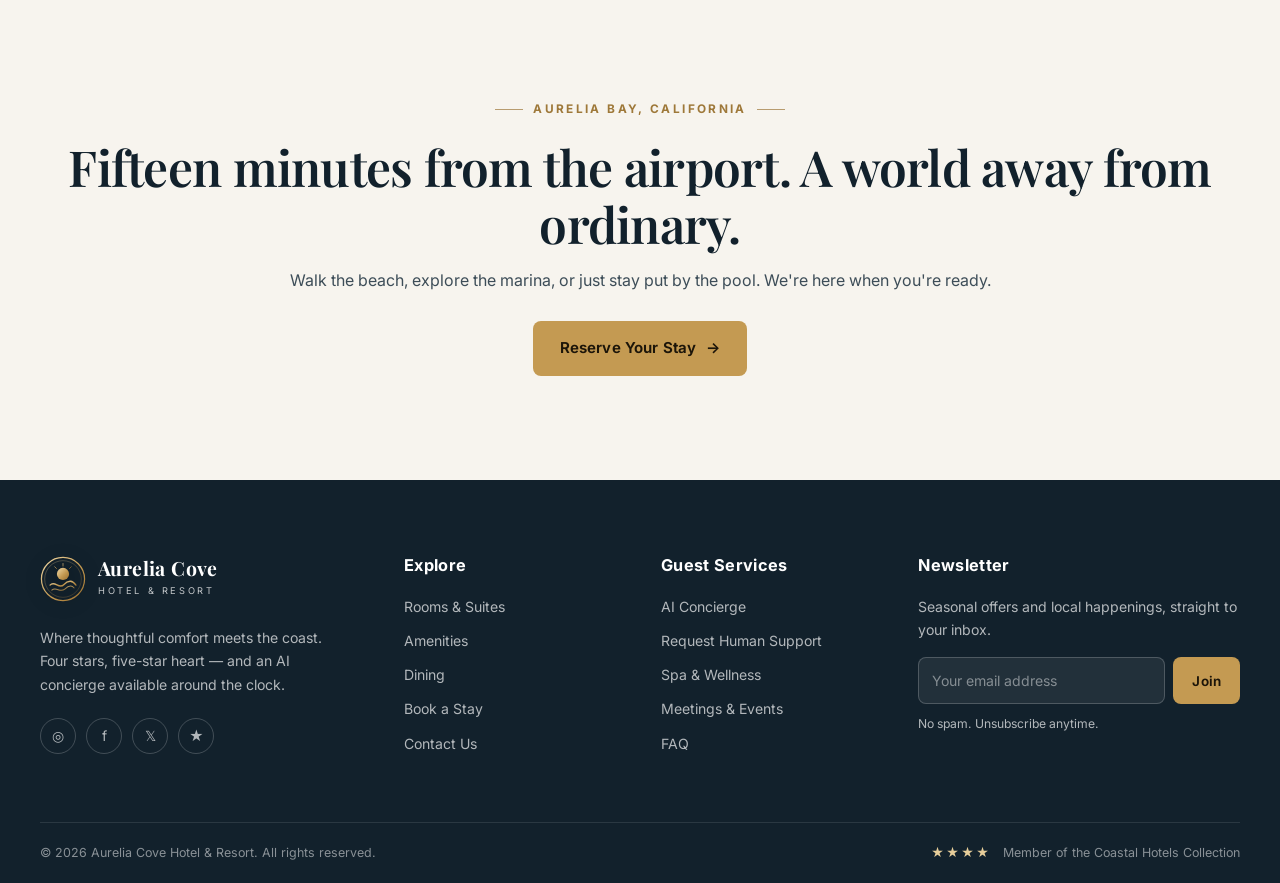
==== commit 1a7da76d: "Rebrand to Aurelia Cove with custom emblem and Aura concierge" ====
--- a/index.html
+++ b/index.html
@@ -3,9 +3,10 @@
 <head>
   <meta charset="UTF-8">
   <meta name="viewport" content="width=device-width, initial-scale=1.0">
-  <meta name="description" content="Bella Vista Hotel & Resort — a 4-star coastal retreat with an AI concierge, ocean-view rooms, spa, dining and instant booking.">
+  <meta name="description" content="Aurelia Cove Hotel & Resort — a 4-star coastal retreat with an AI concierge, ocean-view rooms, spa, dining and instant booking.">
+  <link rel="icon" type="image/svg+xml" href="assets/logo.svg">
   <meta name="theme-color" content="#12212c">
-  <title>Bella Vista | 4-Star Coastal Hotel & AI Concierge</title>
+  <title>Aurelia Cove | 4-Star Coastal Hotel & AI Concierge</title>
   <link rel="preconnect" href="https://fonts.googleapis.com">
   <link rel="preconnect" href="https://fonts.gstatic.com" crossorigin>
   <link href="https://fonts.googleapis.com/css2?family=Inter:wght@400;500;600;700&family=Playfair+Display:ital,wght@0,500;0,600;0,700;1,500&display=swap" rel="stylesheet">
@@ -19,17 +20,17 @@
     <!-- ============ HERO ============ -->
     <section class="hero">
       <div class="hero__media">
-        <img src="https://images.unsplash.com/photo-1566073771259-6a8506099945?auto=format&fit=crop&w=2000&q=80" alt="Bella Vista resort pool at golden hour">
+        <img src="https://images.unsplash.com/photo-1566073771259-6a8506099945?auto=format&fit=crop&w=2000&q=80" alt="Aurelia Cove resort pool at golden hour">
       </div>
       <div class="wrap hero__inner">
         <span class="eyebrow">A 4-Star Coastal Retreat</span>
         <h1>Stay well. <em>Live beautifully.</em></h1>
-        <p class="lead">Ocean breezes, thoughtful details, and a concierge that never sleeps. Welcome to Bella Vista — where every stay feels like a small escape.</p>
+        <p class="lead">Ocean breezes, thoughtful details, and a concierge that never sleeps. Welcome to Aurelia Cove — where every stay feels like a small escape.</p>
         <div class="hero-actions">
           <a href="booking.html" class="btn btn--gold">Book Your Stay <span class="arrow">→</span></a>
           <a href="rooms.html" class="btn btn--ghost-light">Explore Rooms</a>
         </div>
-        <div class="hero-note">🤖 &nbsp;Instant confirmations, 24/7 — chat with Bella, our AI concierge.</div>
+        <div class="hero-note">🤖 &nbsp;Instant confirmations, 24/7 — chat with Aura, our AI concierge.</div>
       </div>
     </section>
 
@@ -60,7 +61,7 @@
             <option value="Classic King">Classic King</option>
             <option value="Ocean View">Ocean View</option>
             <option value="Garden Suite">Garden Suite</option>
-            <option value="Vista Penthouse">Vista Penthouse</option>
+            <option value="Aurelia Penthouse">Aurelia Penthouse</option>
           </select>
         </div>
         <button class="btn btn--ink" type="submit">Check Availability <span class="arrow">→</span></button>
@@ -86,13 +87,13 @@
           <img src="https://images.unsplash.com/photo-1571003123894-1f0594d2b5d9?auto=format&fit=crop&w=1400&q=80" alt="Elegant hotel suite with warm lighting">
         </div>
         <div class="split__body reveal">
-          <span class="eyebrow">Welcome to Bella Vista</span>
+          <span class="eyebrow">Welcome to Aurelia Cove</span>
           <h2 class="section-title">Comfort that feels like coming home.</h2>
           <p class="lead">Perched above the coastline, our hotel pairs the ease of a seaside escape with the polish of a city stay. Spacious rooms, honestly good food, and a team that remembers your name.</p>
           <ul class="check-list">
             <li>84 beautifully appointed rooms &amp; suites, most with ocean views</li>
             <li>Heated infinity pool, full-service spa, and 24-hour fitness center</li>
-            <li>Terra Restaurant &amp; the Vista Bar — local, seasonal, unpretentious</li>
+            <li>Terra Restaurant &amp; the Cove Bar — local, seasonal, unpretentious</li>
             <li>Free Wi-Fi, parking, and a concierge available at any hour</li>
           </ul>
           <a href="amenities.html" class="btn btn--ink">Discover Everything <span class="arrow">→</span></a>
@@ -171,7 +172,7 @@
         <div class="grid grid--4">
           <div class="amenity-card reveal"><div class="ico">🏊</div><h3>Heated Pool</h3><p>Year-round infinity pool with loungers, cabanas, and poolside service.</p></div>
           <div class="amenity-card reveal"><div class="ico">💆</div><h3>Spa &amp; Wellness</h3><p>Massages, facials, sauna, and a steam room to help you properly unwind.</p></div>
-          <div class="amenity-card reveal"><div class="ico">🍽️</div><h3>Dining</h3><p>Terra Restaurant and the Vista Bar — seasonal plates and a great glass of wine.</p></div>
+          <div class="amenity-card reveal"><div class="ico">🍽️</div><h3>Dining</h3><p>Terra Restaurant and the Cove Bar — seasonal plates and a great glass of wine.</p></div>
           <div class="amenity-card reveal"><div class="ico">💪</div><h3>Fitness Center</h3><p>Open 24 hours with modern cardio, strength equipment, and yoga mats.</p></div>
           <div class="amenity-card reveal"><div class="ico">📶</div><h3>Free Wi-Fi</h3><p>Fast, reliable connection across the entire property — including the beach deck.</p></div>
           <div class="amenity-card reveal"><div class="ico">🚗</div><h3>Parking &amp; EV</h3><p>Complimentary parking and EV charging for every guest, right on site.</p></div>
@@ -186,18 +187,18 @@
     <section class="section--tight">
       <div class="wrap split">
         <div class="split__body reveal">
-          <span class="eyebrow">Dining at Bella Vista</span>
+          <span class="eyebrow">Dining at Aurelia Cove</span>
           <h2 class="section-title">Good food, no fuss.</h2>
           <p class="lead">Our kitchen works with local growers and the day's catch. Come for the coastal timeline, stay for the wood-fired everything.</p>
           <ul class="check-list">
             <li>Terra Restaurant — breakfast, lunch, and dinner daily</li>
-            <li>The Vista Bar — craft cocktails, small plates, sunset views</li>
+            <li>The Cove Bar — craft cocktails, small plates, sunset views</li>
             <li>24-hour room service and private dining on request</li>
           </ul>
           <a href="dining.html" class="btn btn--ink">Explore Dining <span class="arrow">→</span></a>
         </div>
         <div class="split__media reveal">
-          <img src="https://images.unsplash.com/photo-1517248135467-4c7edcad34c4?auto=format&fit=crop&w=1400&q=80" alt="Warm restaurant interior at Bella Vista">
+          <img src="https://images.unsplash.com/photo-1517248135467-4c7edcad34c4?auto=format&fit=crop&w=1400&q=80" alt="Warm restaurant interior at Aurelia Cove">
         </div>
       </div>
     </section>
@@ -218,7 +219,7 @@
           <div class="testimonial">
             <div class="quote-mark">“</div>
             <blockquote>Perfect location, genuinely comfortable beds, and the spa is worth the trip on its own. Four stars on the sign, five-star feeling in practice.</blockquote>
-            <div class="who"><div class="avatar">JR</div><div><strong>James R.</strong><small>Stayed in the Vista Penthouse · January 2026</small></div></div>
+            <div class="who"><div class="avatar">JR</div><div><strong>James R.</strong><small>Stayed in the Aurelia Penthouse · January 2026</small></div></div>
           </div>
           <div class="testimonial">
             <div class="quote-mark">“</div>
@@ -244,20 +245,20 @@
     <section class="section concierge" id="concierge">
       <div class="wrap">
         <div class="reveal">
-          <span class="eyebrow">Meet Bella</span>
+          <span class="eyebrow">Meet Aura</span>
           <h2 class="section-title" style="color:#fff">Your AI concierge. Always on.</h2>
           <p style="color:rgba(255,255,255,.82);max-width:520px">Book a room, ask about amenities, or reach a real person — all in one conversation. No hold music, no waiting until morning.</p>
           <div class="feature-line"><span>✓</span> Automated reservations with instant email confirmation</div>
           <div class="feature-line"><span>✓</span> Remembers your conversation and preferences</div>
           <div class="feature-line"><span>✓</span> Human support escalation when you need it</div>
-          <button class="btn btn--gold" data-chat-open style="margin-top:18px">Chat with Bella <span class="arrow">→</span></button>
+          <button class="btn btn--gold" data-chat-open style="margin-top:18px">Chat with Aura <span class="arrow">→</span></button>
         </div>
         <div class="chat-preview reveal">
           <div class="chat-preview__head">
-            <div class="bot-avatar">B</div>
-            <div><strong>Bella · AI Concierge</strong><small>Online now</small></div>
-          </div>
-          <div class="bubble bubble--bot">Hi! I'm Bella. I can book a room or get you help — what do you need?</div>
+            <div class="bot-avatar">A</div>
+            <div><strong>Aura · AI Concierge</strong><small>Online now</small></div>
+          </div>
+          <div class="bubble bubble--bot">Hi! I'm Aura. I can book a room or get you help — what do you need?</div>
           <div class="bubble bubble--user">I need a room for this weekend</div>
           <div class="bubble bubble--bot">Of course! What check-in date works for you?</div>
           <div class="bubble bubble--user">Friday the 13th, two guests</div>
@@ -269,7 +270,7 @@
     <!-- ============ LOCATION / CTA ============ -->
     <section class="section cta-band">
       <div class="wrap reveal">
-        <span class="eyebrow eyebrow--center">Vista Bay, California</span>
+        <span class="eyebrow eyebrow--center">Aurelia Bay, California</span>
         <h2 class="section-title">Fifteen minutes from the airport. A world away from ordinary.</h2>
         <p>Walk the beach, explore the marina, or just stay put by the pool. We're here when you're ready.</p>
         <a href="booking.html" class="btn btn--gold">Reserve Your Stay <span class="arrow">→</span></a>
--- a/css/styles.css
+++ b/css/styles.css
@@ -1,5 +1,5 @@
 /* ==========================================================================
-   Bella Vista Hotel — Core Stylesheet
+   Aurelia Cove Hotel — Core Stylesheet
    Standalone, dependency-free. Tweak the tokens in :root to rebrand.
    ========================================================================== */
 
@@ -116,11 +116,11 @@
 .navbar { height: var(--nav-h); display: flex; align-items: center; justify-content: space-between; gap: 24px; }
 .logo { display: inline-flex; align-items: center; gap: 12px; flex-shrink: 0; }
 .logo-mark {
-  width: 42px; height: 42px; border: 1.5px solid var(--gold); border-radius: 50%;
-  display: grid; place-items: center; font-family: var(--serif); font-size: 1.02rem; color: #7a5a26;
-  position: relative;
-}
-.logo-mark::after { content: ""; position: absolute; inset: 3px; border: 1px solid rgba(196,154,82,.35); border-radius: 50%; }
+  width: 46px; height: 46px; flex: 0 0 46px;
+  filter: drop-shadow(0 2px 4px rgba(154,111,46,.18));
+  transition: transform .35s ease;
+}
+.logo:hover .logo-mark { transform: rotate(-8deg) scale(1.05); }
 .logo-text strong { display: block; font-family: var(--serif); font-size: 1.22rem; line-height: 1; letter-spacing: .02em; }
 .logo-text small { display: block; font-size: .58rem; letter-spacing: .28em; text-transform: uppercase; color: var(--muted); margin-top: 5px; }
 .nav-links { display: flex; align-items: center; gap: 30px; }
@@ -337,7 +337,7 @@
 .footer-grid { display: grid; grid-template-columns: 1.5fr 1fr 1fr 1.2fr; gap: 44px; padding-bottom: 56px; }
 .site-footer .logo-text strong { color: #fff; }
 .site-footer .logo-text small { color: rgba(255,255,255,.75); }
-.site-footer .logo-mark { color: var(--gold-light); border-color: var(--gold-light); }
+.site-footer .logo-mark { filter: drop-shadow(0 2px 8px rgba(0,0,0,.3)); }
 .footer-grid h3 { color: #fff; font-size: 1.02rem; margin-bottom: 20px; font-family: var(--sans); font-weight: 700; letter-spacing: .02em; }
 .footer-grid ul li { margin-bottom: 11px; }
 .footer-grid ul a:hover { color: var(--gold-light); }
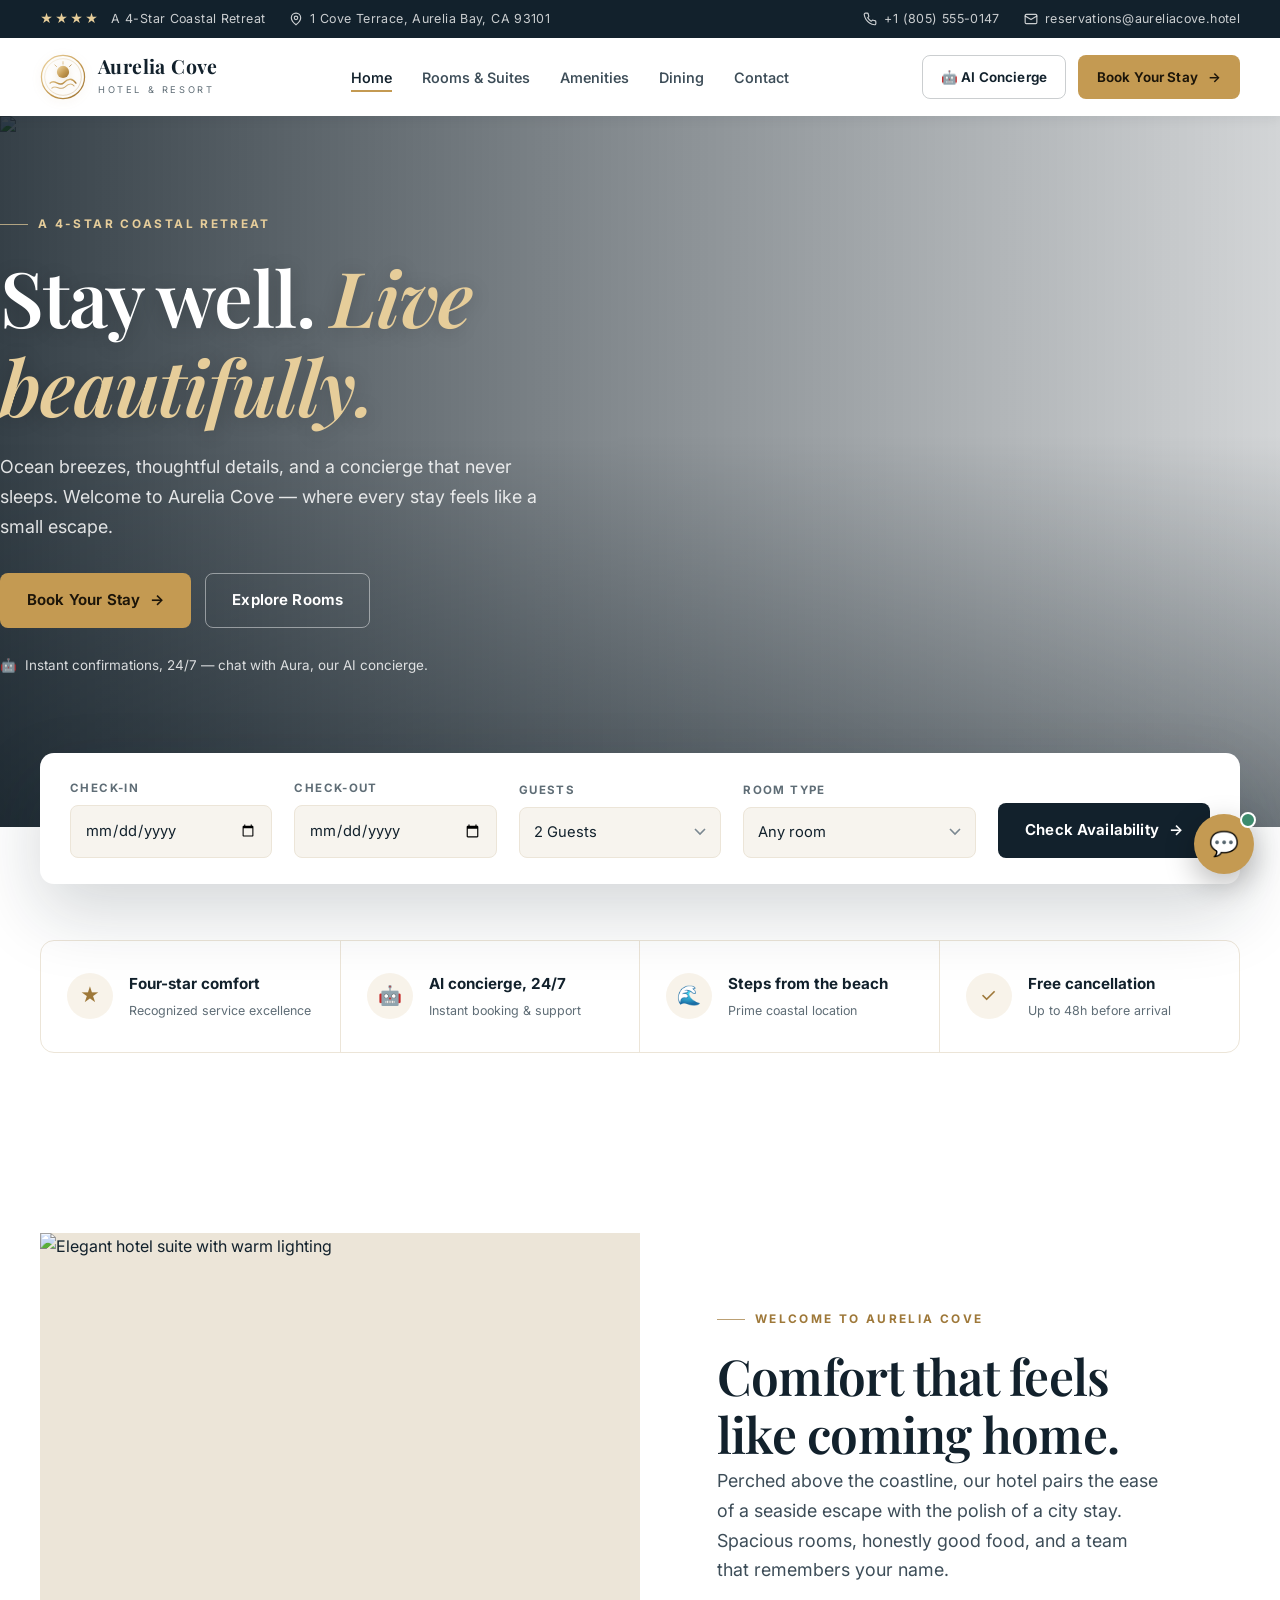
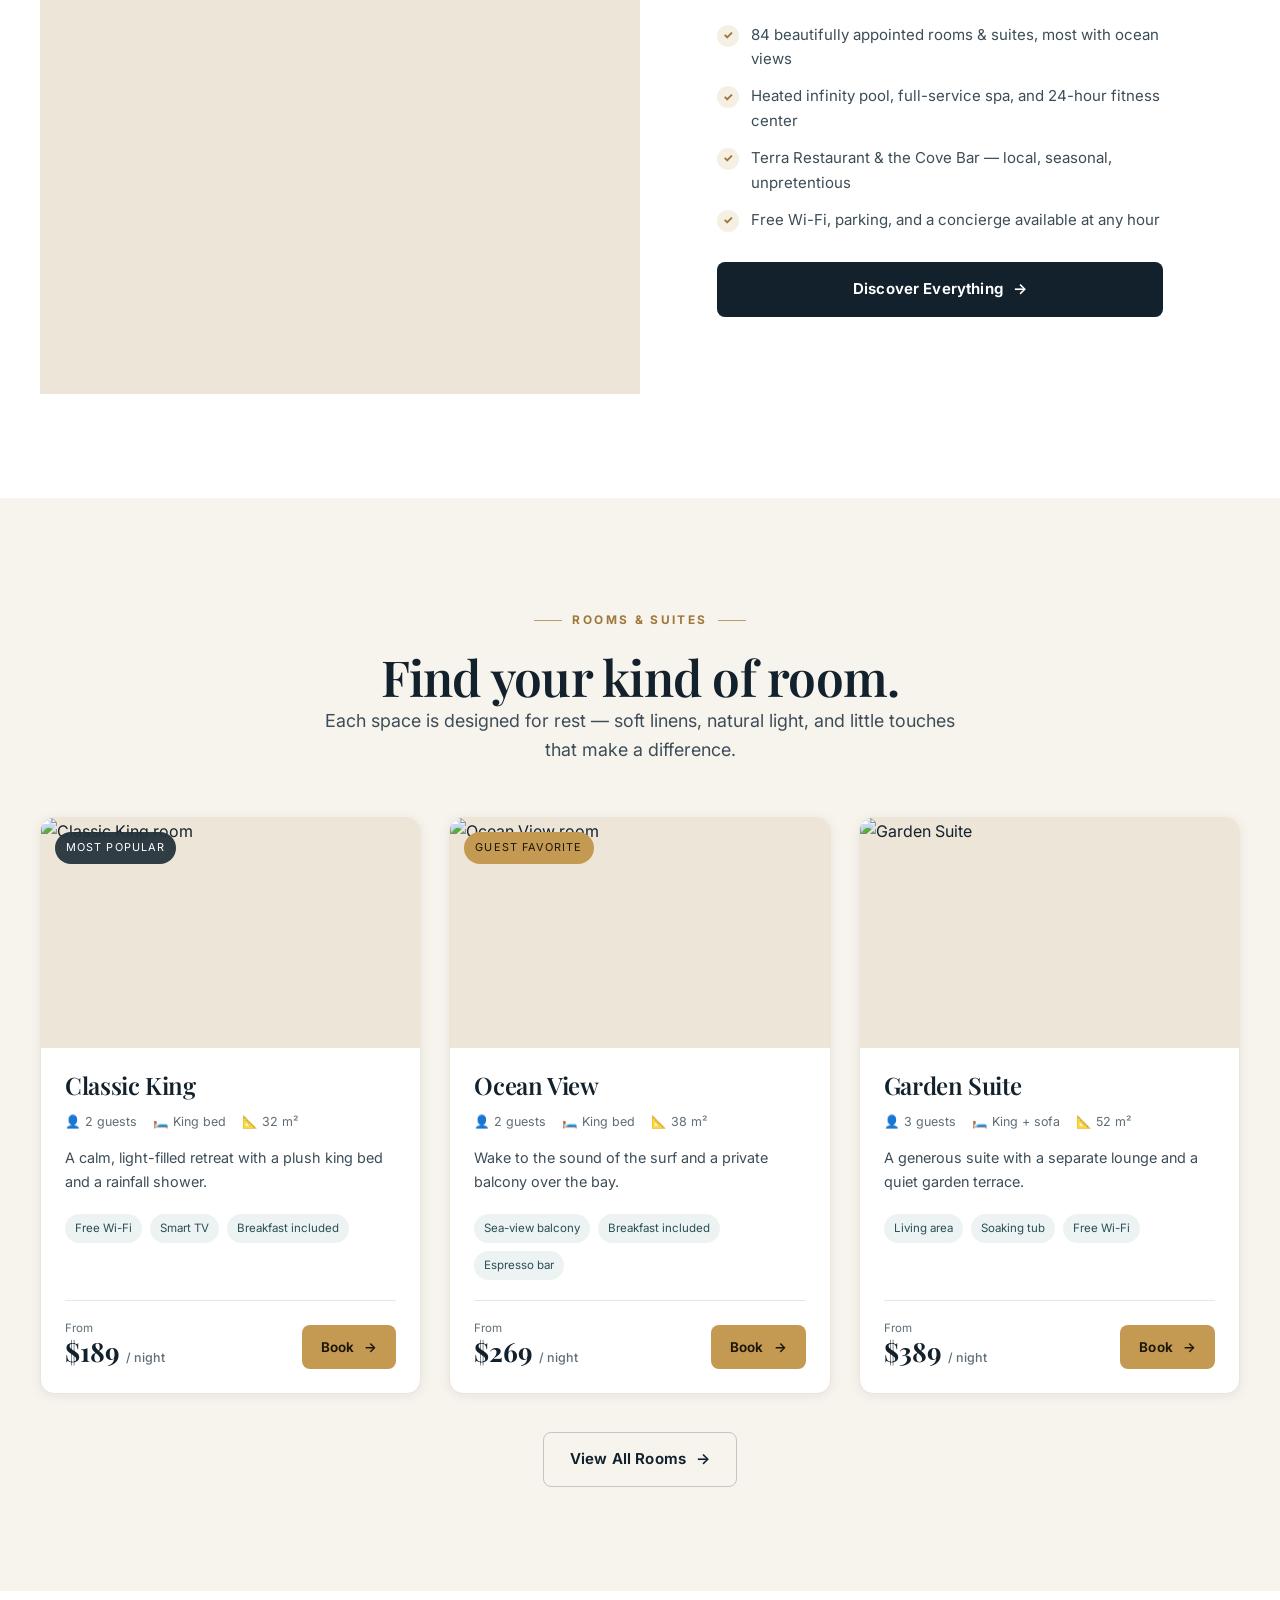
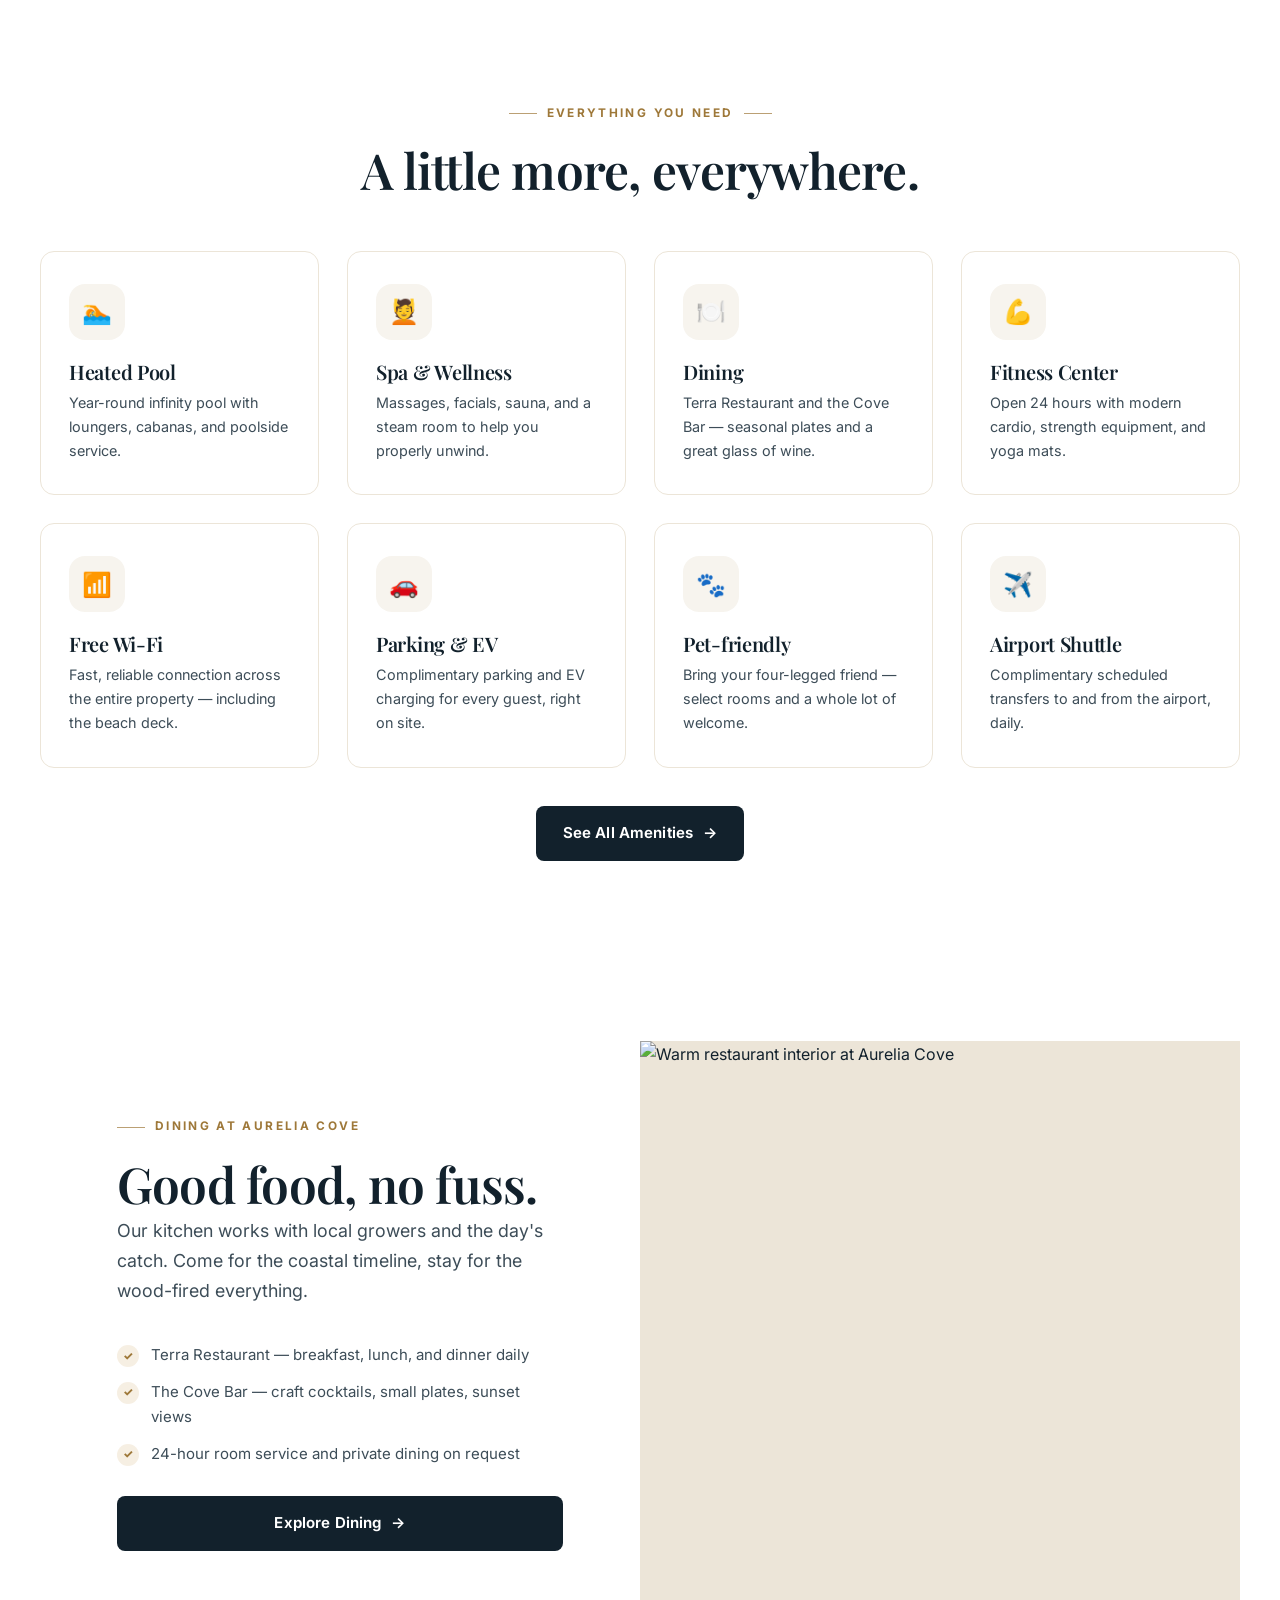
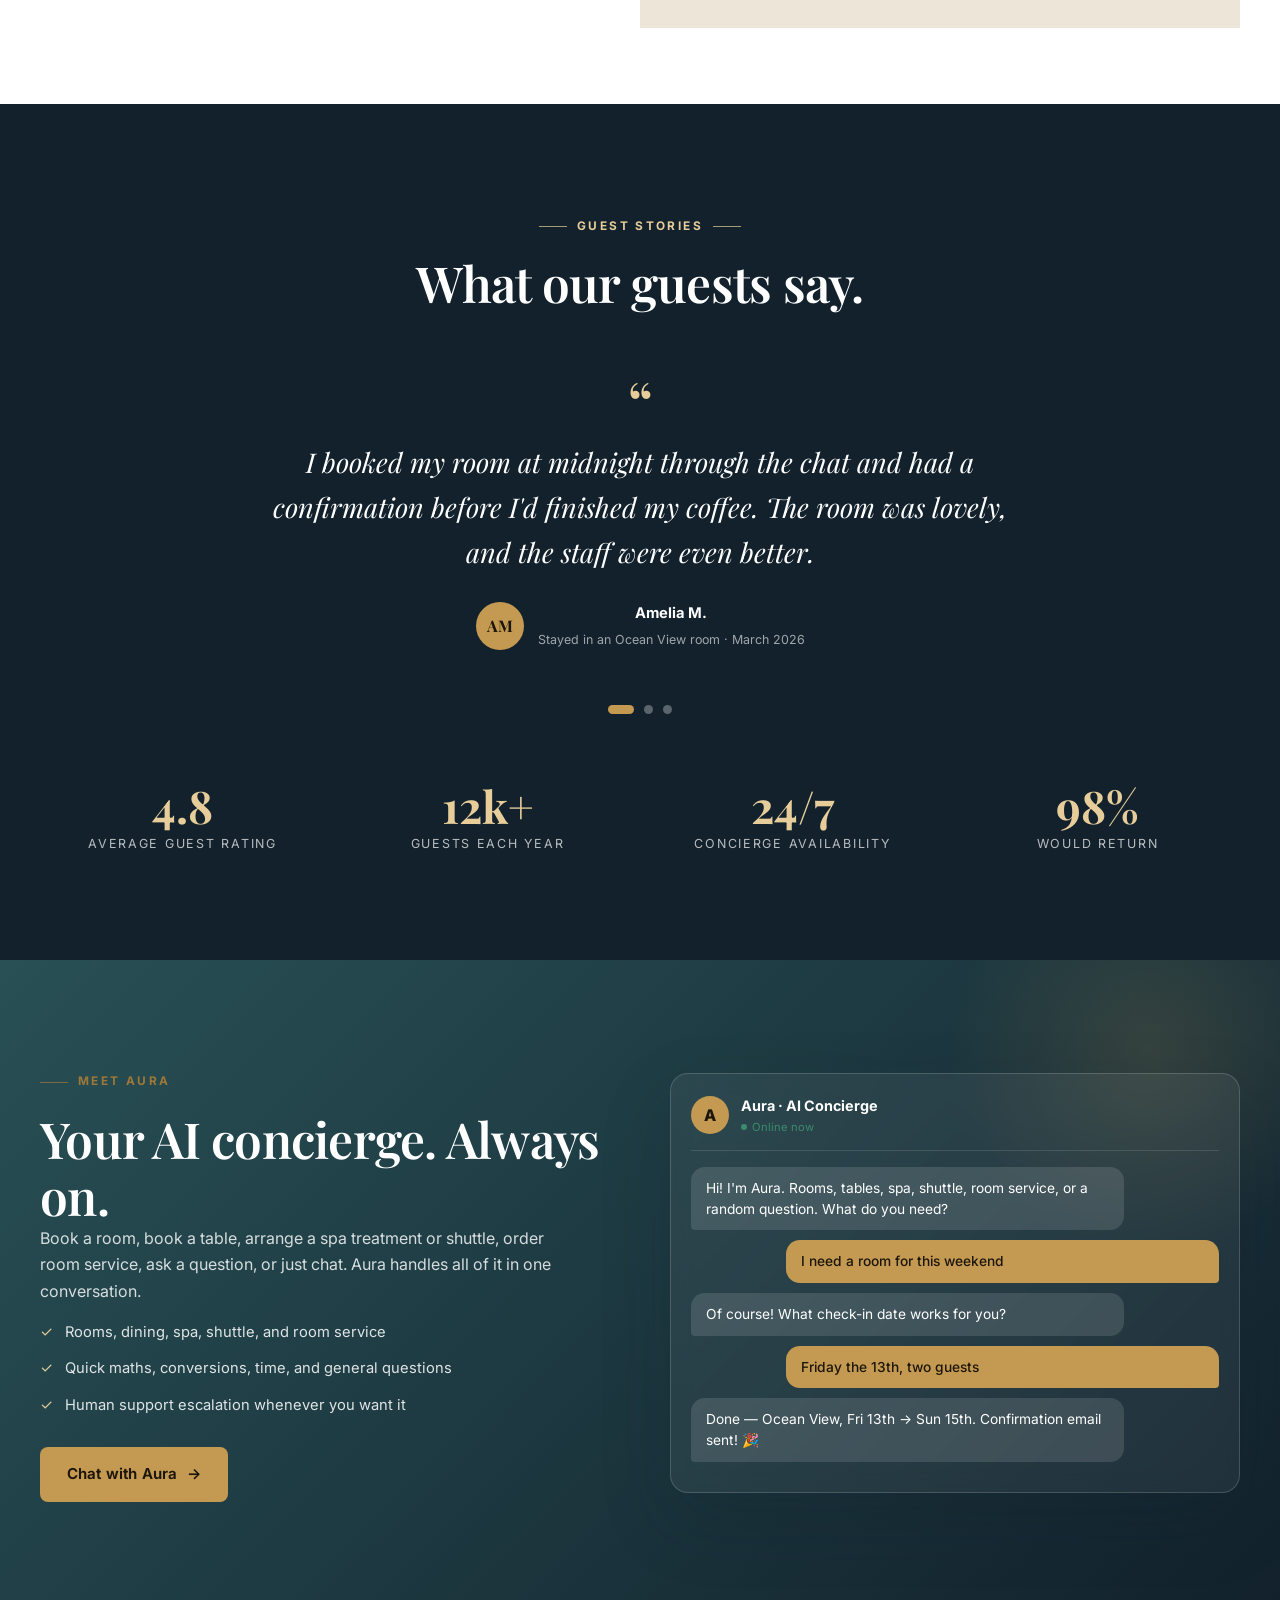
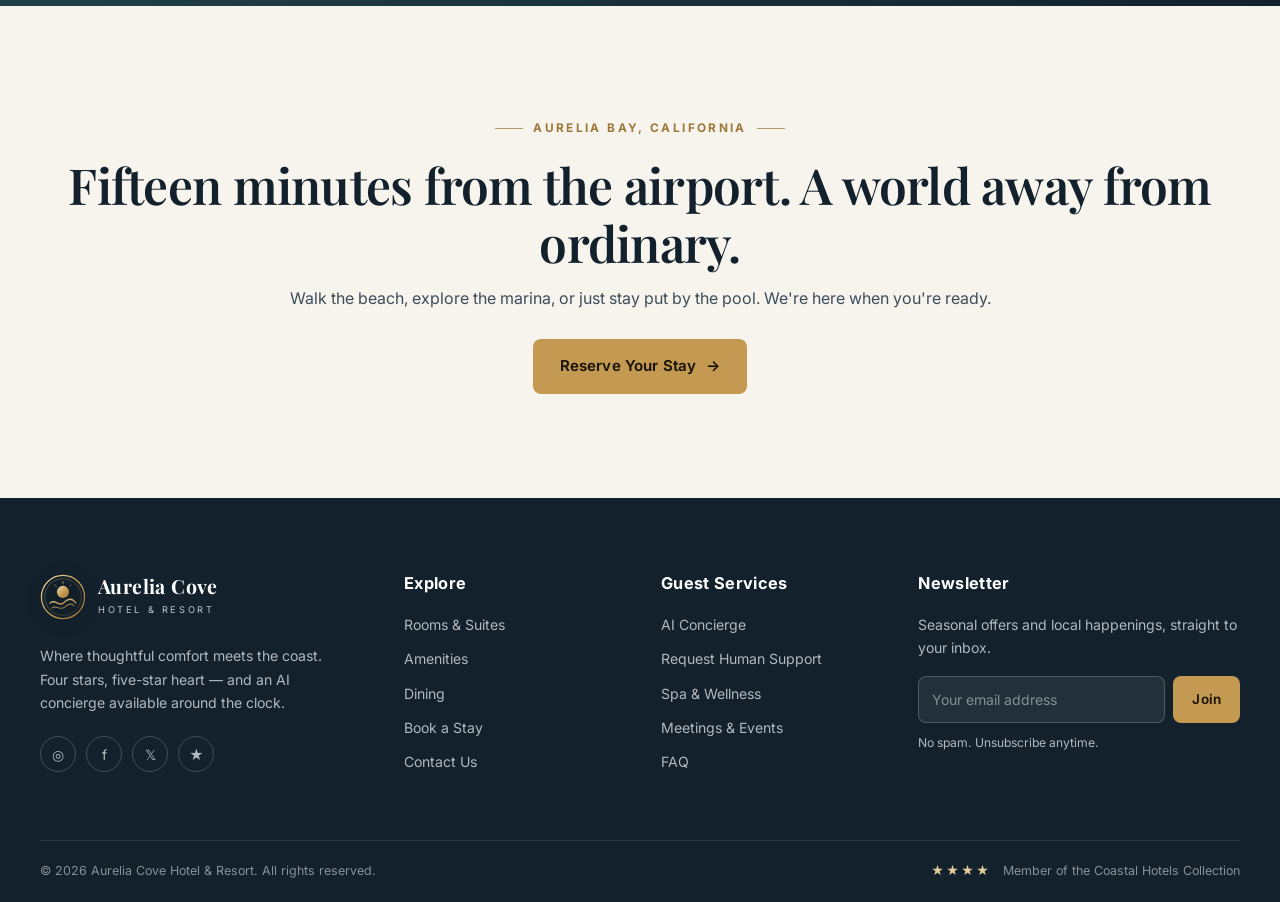
==== commit 6ee73519: "Expand Aura into a general purpose hotel assistant" ====
--- a/index.html
+++ b/index.html
@@ -247,10 +247,10 @@
         <div class="reveal">
           <span class="eyebrow">Meet Aura</span>
           <h2 class="section-title" style="color:#fff">Your AI concierge. Always on.</h2>
-          <p style="color:rgba(255,255,255,.82);max-width:520px">Book a room, ask about amenities, or reach a real person — all in one conversation. No hold music, no waiting until morning.</p>
-          <div class="feature-line"><span>✓</span> Automated reservations with instant email confirmation</div>
-          <div class="feature-line"><span>✓</span> Remembers your conversation and preferences</div>
-          <div class="feature-line"><span>✓</span> Human support escalation when you need it</div>
+          <p style="color:rgba(255,255,255,.82);max-width:520px">Book a room, book a table, arrange a spa treatment or shuttle, order room service, ask a question, or just chat. Aura handles all of it in one conversation.</p>
+          <div class="feature-line"><span>✓</span> Rooms, dining, spa, shuttle, and room service</div>
+          <div class="feature-line"><span>✓</span> Quick maths, conversions, time, and general questions</div>
+          <div class="feature-line"><span>✓</span> Human support escalation whenever you want it</div>
           <button class="btn btn--gold" data-chat-open style="margin-top:18px">Chat with Aura <span class="arrow">→</span></button>
         </div>
         <div class="chat-preview reveal">
@@ -258,7 +258,7 @@
             <div class="bot-avatar">A</div>
             <div><strong>Aura · AI Concierge</strong><small>Online now</small></div>
           </div>
-          <div class="bubble bubble--bot">Hi! I'm Aura. I can book a room or get you help — what do you need?</div>
+          <div class="bubble bubble--bot">Hi! I'm Aura. Rooms, tables, spa, shuttle, room service, or a random question. What do you need?</div>
           <div class="bubble bubble--user">I need a room for this weekend</div>
           <div class="bubble bubble--bot">Of course! What check-in date works for you?</div>
           <div class="bubble bubble--user">Friday the 13th, two guests</div>
--- a/css/styles.css
+++ b/css/styles.css
@@ -430,6 +430,10 @@
 }
 @media (max-width: 560px) {
   .wrap { width: min(calc(100% - 32px), var(--wrap)); }
+  .topbar .wrap { justify-content: center; }
+  .topbar-list:first-child { display: none; }
+  .topbar-list:last-child { gap: 14px; }
+  .topbar-list a { font-size: .7rem; white-space: nowrap; }
   .section { padding: 70px 0; }
   .bookbar__card { grid-template-columns: 1fr; padding: 22px; }
   .grid--4, .value-strip, .stats { grid-template-columns: 1fr; }
